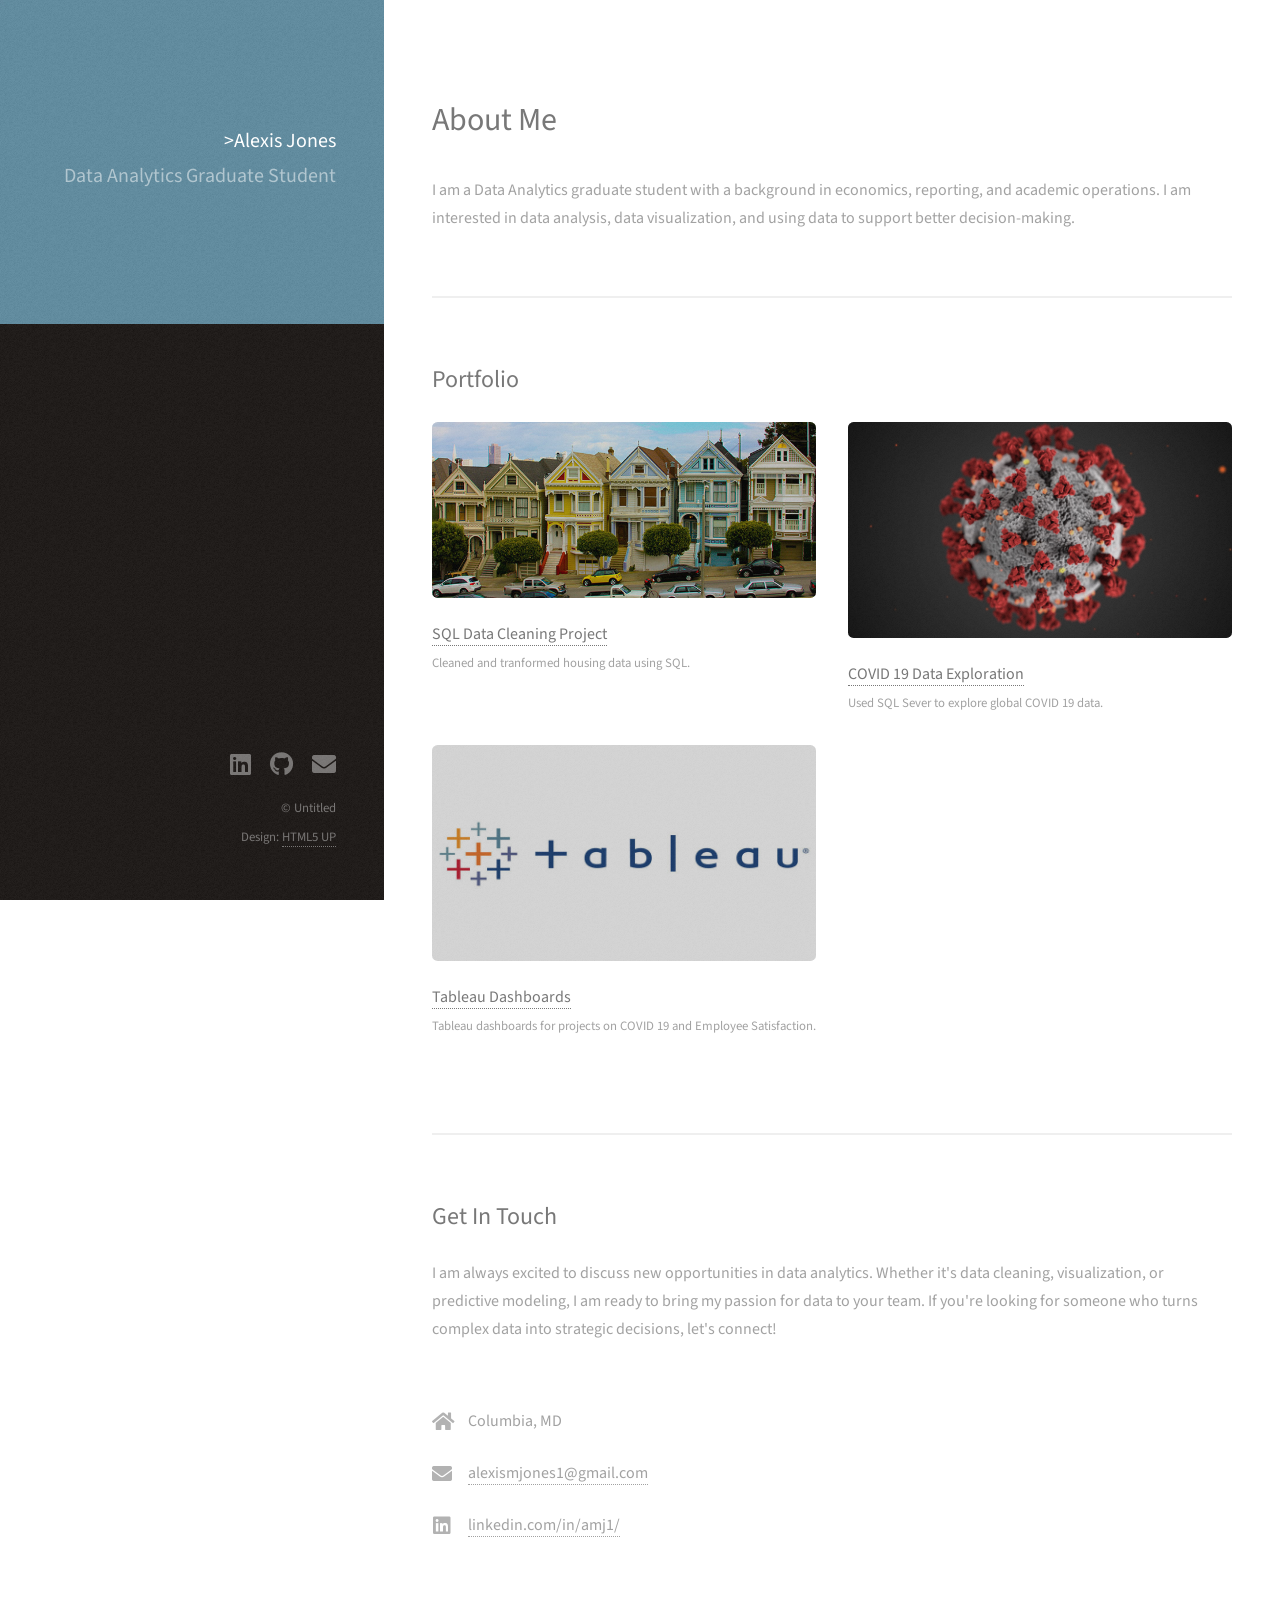
==== index.html @ 90068dcf "Update index.html" ====
<!DOCTYPE HTML>
<!--
	Strata by HTML5 UP
	html5up.net | @ajlkn
	Free for personal and commercial use under the CCA 3.0 license (html5up.net/license)
-->
<html>
	<head>
		<title>Alexis Jones Portfolio</title>
		<meta charset="utf-8" />
		<meta name="viewport" content="width=device-width, initial-scale=1, user-scalable=no" />
		<link rel="stylesheet" href="assets/css/main.css" />
	</head>
	<body class="is-preload">

		<!-- Header -->
			<header id="header">
				<div class="inner">
					<a href="#" class="image avatar"><img src="images/avatar.jpg" alt="" /></a>
					<h1>
						<strong>>Alexis Jones</strong><br />
						<span class="title-line">Data Analytics Graduate Student</span>
					</h1>
				</div>
			</header>

		<!-- Main -->
			<div id="main">

				<!-- One -->
					<section id="one">
						<header class="major">
							<h2>About Me</h2>
						</header>
						<p>I am a Data Analytics graduate student with a background in economics, reporting, and academic operations. I am interested in data analysis, data visualization, and 							using data to support better decision-making.</p>
						</ul>
					</section>

				<!-- Two -->
					<section id="two">
						<h2>Portfolio</h2>
						<div class="row">
							<article class="col-6 col-12-xsmall work-item">
								<a href="https://github.com/alexismjones1/PortfolioProjects/blob/main/NashvilleHousingDataCleaning.sql" class="image fit thumb" target="_blank"><img src="images/housing.jpeg" alt="" /></a>
								<h3><a href="https://github.com/alexismjones1/PortfolioProjects/blob/main/NashvilleHousingDataCleaning.sql" target="_blank">SQL Data Cleaning Project</a></h3>
								<p>Cleaned and tranformed housing data using SQL.</p>
							</article>
							<article class="col-6 col-12-xsmall work-item">
								<a href="https://github.com/alexismjones1/PortfolioProjects/blob/main/COVID19DataExploration.sql" class="image fit thumb" target="_blank"><img src="images/covid.jpeg" alt="" /></a>
								<h3><a href"https://github.com/alexismjones1/PortfolioProjects/blob/main/COVID19DataExploration.sql" target="_blank">COVID 19 Data Exploration</a></h3>
								<p>Used SQL Sever to explore global COVID 19 data.</p>
							</article>
							<article class="col-6 col-12-xsmall work-item">
								<a href="https://public.tableau.com/app/profile/alexis.jones1821/vizzes" class="image fit thumb" target="_blank"><img src="images/tableau.jpeg" alt="" /></a>
								<h3><a href="https://public.tableau.com/app/profile/alexis.jones1821/vizzes" target="_blank">Tableau Dashboards</a></h3>
								<p>Tableau dashboards for projects on COVID 19 and Employee Satisfaction.</p>
							</article>
					</section>

				<!-- Three -->
					<section id="three">
						<h2>Get In Touch</h2>
						<p>I am always excited to discuss new opportunities in data analytics. Whether it's data cleaning, visualization, or predictive modeling, I am ready to bring my passion for data to your team. If you're looking for someone who turns complex data into strategic decisions, let's connect!</p>
						<div class="row">
							<div class="col-12">
								<form method="post" action="#">
									</div>
							</div>
							<div class="col-4 col-12-small">
								<ul class="labeled-icons">
									<li>
										<h3 class="icon solid fa-home"><span class="label">Address</span></h3>
										Columbia, MD
									</li>
									<li>
										<h3 class="icon solid fa-envelope"><span class="label">Email</span></h3>
										<a href="mailto:alexismjones1@gmail.com">alexismjones1@gmail.com</a>
									</li>
									<li>
										<h3 class="icon brands fa-linkedin"><span class="label">LinkedIn</span></h3>
										<a href="https://www.linkedin.com/in/amj1/">linkedin.com/in/amj1/</a>
									</li>
								</ul>
							</div>
						</div>
					</section>

				<!-- Four -->
				<!--
					<section id="four">
						<h2>Elements</h2>

						<section>
							<h4>Text</h4>
							<p>This is <b>bold</b> and this is <strong>strong</strong>. This is <i>italic</i> and this is <em>emphasized</em>.
							This is <sup>superscript</sup> text and this is <sub>subscript</sub> text.
							This is <u>underlined</u> and this is code: <code>for (;;) { ... }</code>. Finally, <a href="#">this is a link</a>.</p>
							<hr />
							<header>
								<h4>Heading with a Subtitle</h4>
								<p>Lorem ipsum dolor sit amet nullam id egestas urna aliquam</p>
							</header>
							<p>Nunc lacinia ante nunc ac lobortis. Interdum adipiscing gravida odio porttitor sem non mi integer non faucibus ornare mi ut ante amet placerat aliquet. Volutpat eu sed ante lacinia sapien lorem accumsan varius montes viverra nibh in adipiscing blandit tempus accumsan.</p>
							<header>
								<h5>Heading with a Subtitle</h5>
								<p>Lorem ipsum dolor sit amet nullam id egestas urna aliquam</p>
							</header>
							<p>Nunc lacinia ante nunc ac lobortis. Interdum adipiscing gravida odio porttitor sem non mi integer non faucibus ornare mi ut ante amet placerat aliquet. Volutpat eu sed ante lacinia sapien lorem accumsan varius montes viverra nibh in adipiscing blandit tempus accumsan.</p>
							<hr />
							<h2>Heading Level 2</h2>
							<h3>Heading Level 3</h3>
							<h4>Heading Level 4</h4>
							<h5>Heading Level 5</h5>
							<h6>Heading Level 6</h6>
							<hr />
							<h5>Blockquote</h5>
							<blockquote>Fringilla nisl. Donec accumsan interdum nisi, quis tincidunt felis sagittis eget tempus euismod. Vestibulum ante ipsum primis in faucibus vestibulum. Blandit adipiscing eu felis iaculis volutpat ac adipiscing accumsan faucibus. Vestibulum ante ipsum primis in faucibus lorem ipsum dolor sit amet nullam adipiscing eu felis.</blockquote>
							<h5>Preformatted</h5>
							<pre><code>i = 0;

while (!deck.isInOrder()) {
print 'Iteration ' + i;
deck.shuffle();
i++;
}

print 'It took ' + i + ' iterations to sort the deck.';</code></pre>
						</section>

						<section>
							<h4>Lists</h4>
							<div class="row">
								<div class="col-6 col-12-xsmall">
									<h5>Unordered</h5>
									<ul>
										<li>Dolor pulvinar etiam magna etiam.</li>
										<li>Sagittis adipiscing lorem eleifend.</li>
										<li>Felis enim feugiat dolore viverra.</li>
									</ul>
									<h5>Alternate</h5>
									<ul class="alt">
										<li>Dolor pulvinar etiam magna etiam.</li>
										<li>Sagittis adipiscing lorem eleifend.</li>
										<li>Felis enim feugiat dolore viverra.</li>
									</ul>
								</div>
								<div class="col-6 col-12-xsmall">
									<h5>Ordered</h5>
									<ol>
										<li>Dolor pulvinar etiam magna etiam.</li>
										<li>Etiam vel felis at lorem sed viverra.</li>
										<li>Felis enim feugiat dolore viverra.</li>
										<li>Dolor pulvinar etiam magna etiam.</li>
										<li>Etiam vel felis at lorem sed viverra.</li>
										<li>Felis enim feugiat dolore viverra.</li>
									</ol>
									<h5>Icons</h5>
									<ul class="icons">
										<li><a href="#" class="icon brands fa-twitter"><span class="label">Twitter</span></a></li>
										<li><a href="#" class="icon brands fa-facebook-f"><span class="label">Facebook</span></a></li>
										<li><a href="#" class="icon brands fa-instagram"><span class="label">Instagram</span></a></li>
										<li><a href="#" class="icon brands fa-github"><span class="label">Github</span></a></li>
										<li><a href="#" class="icon brands fa-dribbble"><span class="label">Dribbble</span></a></li>
										<li><a href="#" class="icon brands fa-tumblr"><span class="label">Tumblr</span></a></li>
									</ul>
								</div>
							</div>
							<h5>Actions</h5>
							<ul class="actions">
								<li><a href="#" class="button primary">Default</a></li>
								<li><a href="#" class="button">Default</a></li>
							</ul>
							<ul class="actions small">
								<li><a href="#" class="button primary small">Small</a></li>
								<li><a href="#" class="button small">Small</a></li>
							</ul>
							<div class="row">
								<div class="col-6 col-12-small">
									<ul class="actions stacked">
										<li><a href="#" class="button primary">Default</a></li>
										<li><a href="#" class="button">Default</a></li>
									</ul>
								</div>
								<div class="col-6 col-12-small">
									<ul class="actions stacked">
										<li><a href="#" class="button primary small">Small</a></li>
										<li><a href="#" class="button small">Small</a></li>
									</ul>
								</div>
								<div class="col-6 col-12-small">
									<ul class="actions stacked">
										<li><a href="#" class="button primary fit">Default</a></li>
										<li><a href="#" class="button fit">Default</a></li>
									</ul>
								</div>
								<div class="col-6 col-12-small">
									<ul class="actions stacked">
										<li><a href="#" class="button primary small fit">Small</a></li>
										<li><a href="#" class="button small fit">Small</a></li>
									</ul>
								</div>
							</div>
						</section>

						<section>
							<h4>Table</h4>
							<h5>Default</h5>
							<div class="table-wrapper">
								<table>
									<thead>
										<tr>
											<th>Name</th>
											<th>Description</th>
											<th>Price</th>
										</tr>
									</thead>
									<tbody>
										<tr>
											<td>Item One</td>
											<td>Ante turpis integer aliquet porttitor.</td>
											<td>29.99</td>
										</tr>
										<tr>
											<td>Item Two</td>
											<td>Vis ac commodo adipiscing arcu aliquet.</td>
											<td>19.99</td>
										</tr>
										<tr>
											<td>Item Three</td>
											<td> Morbi faucibus arcu accumsan lorem.</td>
											<td>29.99</td>
										</tr>
										<tr>
											<td>Item Four</td>
											<td>Vitae integer tempus condimentum.</td>
											<td>19.99</td>
										</tr>
										<tr>
											<td>Item Five</td>
											<td>Ante turpis integer aliquet porttitor.</td>
											<td>29.99</td>
										</tr>
									</tbody>
									<tfoot>
										<tr>
											<td colspan="2"></td>
											<td>100.00</td>
										</tr>
									</tfoot>
								</table>
							</div>

							<h5>Alternate</h5>
							<div class="table-wrapper">
								<table class="alt">
									<thead>
										<tr>
											<th>Name</th>
											<th>Description</th>
											<th>Price</th>
										</tr>
									</thead>
									<tbody>
										<tr>
											<td>Item One</td>
											<td>Ante turpis integer aliquet porttitor.</td>
											<td>29.99</td>
										</tr>
										<tr>
											<td>Item Two</td>
											<td>Vis ac commodo adipiscing arcu aliquet.</td>
											<td>19.99</td>
										</tr>
										<tr>
											<td>Item Three</td>
											<td> Morbi faucibus arcu accumsan lorem.</td>
											<td>29.99</td>
										</tr>
										<tr>
											<td>Item Four</td>
											<td>Vitae integer tempus condimentum.</td>
											<td>19.99</td>
										</tr>
										<tr>
											<td>Item Five</td>
											<td>Ante turpis integer aliquet porttitor.</td>
											<td>29.99</td>
										</tr>
									</tbody>
									<tfoot>
										<tr>
											<td colspan="2"></td>
											<td>100.00</td>
										</tr>
									</tfoot>
								</table>
							</div>
						</section>

						<section>
							<h4>Buttons</h4>
							<ul class="actions">
								<li><a href="#" class="button primary">Primary</a></li>
								<li><a href="#" class="button">Default</a></li>
							</ul>
							<ul class="actions">
								<li><a href="#" class="button large">Large</a></li>
								<li><a href="#" class="button">Default</a></li>
								<li><a href="#" class="button small">Small</a></li>
							</ul>
							<ul class="actions fit">
								<li><a href="#" class="button primary fit">Fit</a></li>
								<li><a href="#" class="button fit">Fit</a></li>
							</ul>
							<ul class="actions fit small">
								<li><a href="#" class="button primary fit small">Fit + Small</a></li>
								<li><a href="#" class="button fit small">Fit + Small</a></li>
							</ul>
							<ul class="actions">
								<li><a href="#" class="button primary icon solid fa-download">Icon</a></li>
								<li><a href="#" class="button icon solid fa-download">Icon</a></li>
							</ul>
							<ul class="actions">
								<li><span class="button primary disabled">Primary</span></li>
								<li><span class="button disabled">Default</span></li>
							</ul>
						</section>

						<section>
							<h4>Form</h4>
							<form method="post" action="#">
								<div class="row gtr-uniform gtr-50">
									<div class="col-6 col-12-xsmall">
										<input type="text" name="demo-name" id="demo-name" value="" placeholder="Name" />
									</div>
									<div class="col-6 col-12-xsmall">
										<input type="email" name="demo-email" id="demo-email" value="" placeholder="Email" />
									</div>
									<div class="col-12">
										<select name="demo-category" id="demo-category">
											<option value="">- Category -</option>
											<option value="1">Manufacturing</option>
											<option value="1">Shipping</option>
											<option value="1">Administration</option>
											<option value="1">Human Resources</option>
										</select>
									</div>
									<div class="col-4 col-12-small">
										<input type="radio" id="demo-priority-low" name="demo-priority" checked>
										<label for="demo-priority-low">Low Priority</label>
									</div>
									<div class="col-4 col-12-small">
										<input type="radio" id="demo-priority-normal" name="demo-priority">
										<label for="demo-priority-normal">Normal Priority</label>
									</div>
									<div class="col-4 col-12-small">
										<input type="radio" id="demo-priority-high" name="demo-priority">
										<label for="demo-priority-high">High Priority</label>
									</div>
									<div class="col-6 col-12-small">
										<input type="checkbox" id="demo-copy" name="demo-copy">
										<label for="demo-copy">Email me a copy of this message</label>
									</div>
									<div class="col-6 col-12-small">
										<input type="checkbox" id="demo-human" name="demo-human" checked>
										<label for="demo-human">I am a human and not a robot</label>
									</div>
									<div class="col-12">
										<textarea name="demo-message" id="demo-message" placeholder="Enter your message" rows="6"></textarea>
									</div>
									<div class="col-12">
										<ul class="actions">
											<li><input type="submit" value="Send Message" class="primary" /></li>
											<li><input type="reset" value="Reset" /></li>
										</ul>
									</div>
								</div>
							</form>
						</section>

						<section>
							<h4>Image</h4>
							<h5>Fit</h5>
							<div class="box alt">
								<div class="row gtr-50 gtr-uniform">
									<div class="col-12"><span class="image fit"><img src="images/fulls/05.jpg" alt="" /></span></div>
									<div class="col-4"><span class="image fit"><img src="images/thumbs/01.jpg" alt="" /></span></div>
									<div class="col-4"><span class="image fit"><img src="images/thumbs/02.jpg" alt="" /></span></div>
									<div class="col-4"><span class="image fit"><img src="images/thumbs/03.jpg" alt="" /></span></div>
									<div class="col-4"><span class="image fit"><img src="images/thumbs/04.jpg" alt="" /></span></div>
									<div class="col-4"><span class="image fit"><img src="images/thumbs/05.jpg" alt="" /></span></div>
									<div class="col-4"><span class="image fit"><img src="images/thumbs/06.jpg" alt="" /></span></div>
									<div class="col-4"><span class="image fit"><img src="images/thumbs/03.jpg" alt="" /></span></div>
									<div class="col-4"><span class="image fit"><img src="images/thumbs/02.jpg" alt="" /></span></div>
									<div class="col-4"><span class="image fit"><img src="images/thumbs/01.jpg" alt="" /></span></div>
								</div>
							</div>
							<h5>Left &amp; Right</h5>
							<p><span class="image left"><img src="images/avatar.jpg" alt="" /></span>Fringilla nisl. Donec accumsan interdum nisi, quis tincidunt felis sagittis eget. tempus euismod. Vestibulum ante ipsum primis in faucibus vestibulum. Blandit adipiscing eu felis iaculis volutpat ac adipiscing accumsan eu faucibus. Integer ac pellentesque praesent tincidunt felis sagittis eget. tempus euismod. Vestibulum ante ipsum primis in faucibus vestibulum. Blandit adipiscing eu felis iaculis volutpat ac adipiscing accumsan eu faucibus. Integer ac pellentesque praesent. Donec accumsan interdum nisi, quis tincidunt felis sagittis eget. tempus euismod. Vestibulum ante ipsum primis in faucibus vestibulum. Blandit adipiscing eu felis iaculis volutpat ac adipiscing accumsan eu faucibus. Integer ac pellentesque praesent tincidunt felis sagittis eget. tempus euismod. Vestibulum ante ipsum primis in faucibus vestibulum. Blandit adipiscing eu felis iaculis volutpat ac adipiscing accumsan eu faucibus. Integer ac pellentesque praesent.</p>
							<p><span class="image right"><img src="images/avatar.jpg" alt="" /></span>Fringilla nisl. Donec accumsan interdum nisi, quis tincidunt felis sagittis eget. tempus euismod. Vestibulum ante ipsum primis in faucibus vestibulum. Blandit adipiscing eu felis iaculis volutpat ac adipiscing accumsan eu faucibus. Integer ac pellentesque praesent tincidunt felis sagittis eget. tempus euismod. Vestibulum ante ipsum primis in faucibus vestibulum. Blandit adipiscing eu felis iaculis volutpat ac adipiscing accumsan eu faucibus. Integer ac pellentesque praesent. Donec accumsan interdum nisi, quis tincidunt felis sagittis eget. tempus euismod. Vestibulum ante ipsum primis in faucibus vestibulum. Blandit adipiscing eu felis iaculis volutpat ac adipiscing accumsan eu faucibus. Integer ac pellentesque praesent tincidunt felis sagittis eget. tempus euismod. Vestibulum ante ipsum primis in faucibus vestibulum. Blandit adipiscing eu felis iaculis volutpat ac adipiscing accumsan eu faucibus. Integer ac pellentesque praesent.</p>
						</section>

					</section>
				-->

			</div>

		<!-- Footer -->
			<footer id="footer">
				<div class="inner">
					<ul class="icons">
						<li><a href="https://www.linkedin.com/in/amj1/" class="icon brands fa-linkedin"><span class="label">LinkedIn</span></a></li>
						<li><a href="https://github.com/alexismjones1/PortfolioProjects" class="icon brands fa-github"><span class="label">Github</span></a></li>
						<li><a href="mailto:alexismjones1@gmail.com" class="icon solid fa-envelope"><span class="label">Email</span></a></li>
					</ul>
					<ul class="copyright">
						<li>&copy; Untitled</li><li>Design: <a href="http://html5up.net">HTML5 UP</a></li>
					</ul>
				</div>
			</footer>

		<!-- Scripts -->
			<script src="assets/js/jquery.min.js"></script>
			<script src="assets/js/browser.min.js"></script>
			<script src="assets/js/breakpoints.min.js"></script>
			<script src="assets/js/util.js"></script>
			<script src="assets/js/main.js"></script>

	</body>

</html>
---- assets/css/main.css ----
@import url("fontawesome-all.min.css");
@import url("https://fonts.googleapis.com/css?family=Source+Sans+Pro:400,400italic");

/*
	Strata by HTML5 UP
	html5up.net | @ajlkn
	Free for personal and commercial use under the CCA 3.0 license (html5up.net/license)
*/

html, body, div, span, applet, object,
iframe, h1, h2, h3, h4, h5, h6, p, blockquote,
pre, a, abbr, acronym, address, big, cite,
code, del, dfn, em, img, ins, kbd, q, s, samp,
small, strike, strong, sub, sup, tt, var, b,
u, i, center, dl, dt, dd, ol, ul, li, fieldset,
form, label, legend, table, caption, tbody,
tfoot, thead, tr, th, td, article, aside,
canvas, details, embed, figure, figcaption,
footer, header, hgroup, menu, nav, output, ruby,
section, summary, time, mark, audio, video {
	margin: 0;
	padding: 0;
	border: 0;
	font-size: 100%;
	font: inherit;
	vertical-align: baseline;}

article, aside, details, figcaption, figure,
footer, header, hgroup, menu, nav, section {
	display: block;}

body {
	line-height: 1;
}

ol, ul {
	list-style: none;
}

blockquote, q {
	quotes: none;
}

	blockquote:before, blockquote:after, q:before, q:after {
		content: '';
		content: none;
	}

table {
	border-collapse: collapse;
	border-spacing: 0;
}

body {
	-webkit-text-size-adjust: none;
}

mark {
	background-color: transparent;
	color: inherit;
}

input::-moz-focus-inner {
	border: 0;
	padding: 0;
}

input, select, textarea {
	-moz-appearance: none;
	-webkit-appearance: none;
	-ms-appearance: none;
	appearance: none;
}

/* Basic */

	html {
		box-sizing: border-box;
	}

	*, *:before, *:after {
		box-sizing: inherit;
	}

	body {
		background: #fff;
	}

		body.is-preload *, body.is-preload *:before, body.is-preload *:after {
			-moz-animation: none !important;
			-webkit-animation: none !important;
			-ms-animation: none !important;
			animation: none !important;
			-moz-transition: none !important;
			-webkit-transition: none !important;
			-ms-transition: none !important;
			transition: none !important;
		}

	body, input, select, textarea {
		color: #a2a2a2;
		font-family: "Source Sans Pro", Helvetica, sans-serif;
		font-size: 16pt;
		font-weight: 400;
		line-height: 1.75em;
	}

	a {
		-moz-transition: color 0.2s ease-in-out, border-color 0.2s ease-in-out;
		-webkit-transition: color 0.2s ease-in-out, border-color 0.2s ease-in-out;
		-ms-transition: color 0.2s ease-in-out, border-color 0.2s ease-in-out;
		transition: color 0.2s ease-in-out, border-color 0.2s ease-in-out;
		border-bottom: dotted 1px;
		color: #49bf9d;
		text-decoration: none;
	}

		a:hover {
			border-bottom-color: transparent;
			color: #49bf9d !important;
			text-decoration: none;
		}

	strong, b {
		color: #787878;
		font-weight: 400;
	}

	em, i {
		font-style: italic;
	}

	p {
		margin: 0 0 2em 0;
	}

	h1, h2, h3, h4, h5, h6 {
		color: #787878;
		font-weight: 400;
		line-height: 1em;
		margin: 0 0 1em 0;
	}

		h1 a, h2 a, h3 a, h4 a, h5 a, h6 a {
			color: inherit;
			text-decoration: none;
		}

	h1 {
		font-size: 2em;
		line-height: 1.5em;
	}

	h2 {
		font-size: 1.5em;
		line-height: 1.5em;
	}

	h3 {
		font-size: 1.25em;
		line-height: 1.5em;
	}

	h4 {
		font-size: 1.1em;
		line-height: 1.5em;
	}

	h5 {
		font-size: 0.9em;
		line-height: 1.5em;
	}

	h6 {
		font-size: 0.7em;
		line-height: 1.5em;
	}

	sub {
		font-size: 0.8em;
		position: relative;
		top: 0.5em;
	}

	sup {
		font-size: 0.8em;
		position: relative;
		top: -0.5em;
	}

	hr {
		border: 0;
		border-bottom: solid 2px #efefef;
		margin: 2em 0;
	}

		hr.major {
			margin: 3em 0;
		}

	blockquote {
		border-left: solid 6px #efefef;
		font-style: italic;
		margin: 0 0 2em 0;
		padding: 0.5em 0 0.5em 1.5em;
	}

	code {
		background: #f7f7f7;
		border-radius: 0.35em;
		border: solid 2px #efefef;
		font-family: "Courier New", monospace;
		font-size: 0.9em;
		margin: 0 0.25em;
		padding: 0.25em 0.65em;
	}

	pre {
		-webkit-overflow-scrolling: touch;
		font-family: "Courier New", monospace;
		font-size: 0.9em;
		margin: 0 0 2em 0;
	}

		pre code {
			display: block;
			line-height: 1.75em;
			padding: 1em 1.5em;
			overflow-x: auto;
		}

	.align-left {
		text-align: left;
	}

	.align-center {
		text-align: center;
	}

	.align-right {
		text-align: right;
	}

/* Container */

	.container {
		margin: 0 auto;
		max-width: calc(100% - 4em);
		width: 100%;
	}

		.container.xsmall {
			width: 25%;
		}

		.container.small {
			width: 50%;
		}

		.container.medium {
			width: 75%;
		}

		.container.large {
			width: 125%;
		}

		.container.xlarge {
			width: 150%;
		}

		.container.max {
			width: 100%;
		}

		@media screen and (max-width: 980px) {

			.container {
				width: 100% !important;
				max-width: 100% !important;
			}

		}

		@media screen and (max-width: 480px) {

			.container {
				max-width: calc(100% - 3em);
			}

		}

/* Row */

	.row {
		display: flex;
		flex-wrap: wrap;
		box-sizing: border-box;
		align-items: stretch;
	}

		.row > * {
			box-sizing: border-box;
		}

		.row.gtr-uniform > * > :last-child {
			margin-bottom: 0;
		}

		.row.aln-left {
			justify-content: flex-start;
		}

		.row.aln-center {
			justify-content: center;
		}

		.row.aln-right {
			justify-content: flex-end;
		}

		.row.aln-top {
			align-items: flex-start;
		}

		.row.aln-middle {
			align-items: center;
		}

		.row.aln-bottom {
			align-items: flex-end;
		}

		.row > .imp {
			order: -1;
		}

		.row > .col-1 {
			width: 8.33333%;
		}

		.row > .off-1 {
			margin-left: 8.33333%;
		}

		.row > .col-2 {
			width: 16.66667%;
		}

		.row > .off-2 {
			margin-left: 16.66667%;
		}

		.row > .col-3 {
			width: 25%;
		}

		.row > .off-3 {
			margin-left: 25%;
		}

		.row > .col-4 {
			width: 33.33333%;
		}

		.row > .off-4 {
			margin-left: 33.33333%;
		}

		.row > .col-5 {
			width: 41.66667%;
		}

		.row > .off-5 {
			margin-left: 41.66667%;
		}

		.row > .col-6 {
			width: 50%;
		}

		.row > .off-6 {
			margin-left: 50%;
		}

		.row > .col-7 {
			width: 58.33333%;
		}

		.row > .off-7 {
			margin-left: 58.33333%;
		}

		.row > .col-8 {
			width: 66.66667%;
		}

		.row > .off-8 {
			margin-left: 66.66667%;
		}

		.row > .col-9 {
			width: 75%;
		}

		.row > .off-9 {
			margin-left: 75%;
		}

		.row > .col-10 {
			width: 83.33333%;
		}

		.row > .off-10 {
			margin-left: 83.33333%;
		}

		.row > .col-11 {
			width: 91.66667%;
		}

		.row > .off-11 {
			margin-left: 91.66667%;
		}

		.row > .col-12 {
			width: 100%;
		}

		.row > .off-12 {
			margin-left: 100%;
		}

		.row.gtr-0 {
			margin-top: 0;
			margin-left: 0em;
		}

			.row.gtr-0 > * {
				padding: 0 0 0 0em;
			}

			.row.gtr-0.gtr-uniform {
				margin-top: 0em;
			}

				.row.gtr-0.gtr-uniform > * {
					padding-top: 0em;
				}

		.row.gtr-25 {
			margin-top: 0;
			margin-left: -0.625em;
		}

			.row.gtr-25 > * {
				padding: 0 0 0 0.625em;
			}

			.row.gtr-25.gtr-uniform {
				margin-top: -0.625em;
			}

				.row.gtr-25.gtr-uniform > * {
					padding-top: 0.625em;
				}

		.row.gtr-50 {
			margin-top: 0;
			margin-left: -1.25em;
		}

			.row.gtr-50 > * {
				padding: 0 0 0 1.25em;
			}

			.row.gtr-50.gtr-uniform {
				margin-top: -1.25em;
			}

				.row.gtr-50.gtr-uniform > * {
					padding-top: 1.25em;
				}

		.row {
			margin-top: 0;
			margin-left: -2.5em;
		}

			.row > * {
				padding: 0 0 0 2.5em;
			}

			.row.gtr-uniform {
				margin-top: -2.5em;
			}

				.row.gtr-uniform > * {
					padding-top: 2.5em;
				}

		.row.gtr-150 {
			margin-top: 0;
			margin-left: -3.75em;
		}

			.row.gtr-150 > * {
				padding: 0 0 0 3.75em;
			}

			.row.gtr-150.gtr-uniform {
				margin-top: -3.75em;
			}

				.row.gtr-150.gtr-uniform > * {
					padding-top: 3.75em;
				}

		.row.gtr-200 {
			margin-top: 0;
			margin-left: -5em;
		}

			.row.gtr-200 > * {
				padding: 0 0 0 5em;
			}

			.row.gtr-200.gtr-uniform {
				margin-top: -5em;
			}

				.row.gtr-200.gtr-uniform > * {
					padding-top: 5em;
				}

		@media screen and (max-width: 1800px) {

			.row {
				display: flex;
				flex-wrap: wrap;
				box-sizing: border-box;
				align-items: stretch;
			}

				.row > * {
					box-sizing: border-box;
				}

				.row.gtr-uniform > * > :last-child {
					margin-bottom: 0;
				}

				.row.aln-left {
					justify-content: flex-start;
				}

				.row.aln-center {
					justify-content: center;
				}

				.row.aln-right {
					justify-content: flex-end;
				}

				.row.aln-top {
					align-items: flex-start;
				}

				.row.aln-middle {
					align-items: center;
				}

				.row.aln-bottom {
					align-items: flex-end;
				}

				.row > .imp-xlarge {
					order: -1;
				}

				.row > .col-1-xlarge {
					width: 8.33333%;
				}

				.row > .off-1-xlarge {
					margin-left: 8.33333%;
				}

				.row > .col-2-xlarge {
					width: 16.66667%;
				}

				.row > .off-2-xlarge {
					margin-left: 16.66667%;
				}

				.row > .col-3-xlarge {
					width: 25%;
				}

				.row > .off-3-xlarge {
					margin-left: 25%;
				}

				.row > .col-4-xlarge {
					width: 33.33333%;
				}

				.row > .off-4-xlarge {
					margin-left: 33.33333%;
				}

				.row > .col-5-xlarge {
					width: 41.66667%;
				}

				.row > .off-5-xlarge {
					margin-left: 41.66667%;
				}

				.row > .col-6-xlarge {
					width: 50%;
				}

				.row > .off-6-xlarge {
					margin-left: 50%;
				}

				.row > .col-7-xlarge {
					width: 58.33333%;
				}

				.row > .off-7-xlarge {
					margin-left: 58.33333%;
				}

				.row > .col-8-xlarge {
					width: 66.66667%;
				}

				.row > .off-8-xlarge {
					margin-left: 66.66667%;
				}

				.row > .col-9-xlarge {
					width: 75%;
				}

				.row > .off-9-xlarge {
					margin-left: 75%;
				}

				.row > .col-10-xlarge {
					width: 83.33333%;
				}

				.row > .off-10-xlarge {
					margin-left: 83.33333%;
				}

				.row > .col-11-xlarge {
					width: 91.66667%;
				}

				.row > .off-11-xlarge {
					margin-left: 91.66667%;
				}

				.row > .col-12-xlarge {
					width: 100%;
				}

				.row > .off-12-xlarge {
					margin-left: 100%;
				}

				.row.gtr-0 {
					margin-top: 0;
					margin-left: 0em;
				}

					.row.gtr-0 > * {
						padding: 0 0 0 0em;
					}

					.row.gtr-0.gtr-uniform {
						margin-top: 0em;
					}

						.row.gtr-0.gtr-uniform > * {
							padding-top: 0em;
						}

				.row.gtr-25 {
					margin-top: 0;
					margin-left: -0.625em;
				}

					.row.gtr-25 > * {
						padding: 0 0 0 0.625em;
					}

					.row.gtr-25.gtr-uniform {
						margin-top: -0.625em;
					}

						.row.gtr-25.gtr-uniform > * {
							padding-top: 0.625em;
						}

				.row.gtr-50 {
					margin-top: 0;
					margin-left: -1.25em;
				}

					.row.gtr-50 > * {
						padding: 0 0 0 1.25em;
					}

					.row.gtr-50.gtr-uniform {
						margin-top: -1.25em;
					}

						.row.gtr-50.gtr-uniform > * {
							padding-top: 1.25em;
						}

				.row {
					margin-top: 0;
					margin-left: -2.5em;
				}

					.row > * {
						padding: 0 0 0 2.5em;
					}

					.row.gtr-uniform {
						margin-top: -2.5em;
					}

						.row.gtr-uniform > * {
							padding-top: 2.5em;
						}

				.row.gtr-150 {
					margin-top: 0;
					margin-left: -3.75em;
				}

					.row.gtr-150 > * {
						padding: 0 0 0 3.75em;
					}

					.row.gtr-150.gtr-uniform {
						margin-top: -3.75em;
					}

						.row.gtr-150.gtr-uniform > * {
							padding-top: 3.75em;
						}

				.row.gtr-200 {
					margin-top: 0;
					margin-left: -5em;
				}

					.row.gtr-200 > * {
						padding: 0 0 0 5em;
					}

					.row.gtr-200.gtr-uniform {
						margin-top: -5em;
					}

						.row.gtr-200.gtr-uniform > * {
							padding-top: 5em;
						}

		}

		@media screen and (max-width: 1280px) {

			.row {
				display: flex;
				flex-wrap: wrap;
				box-sizing: border-box;
				align-items: stretch;
			}

				.row > * {
					box-sizing: border-box;
				}

				.row.gtr-uniform > * > :last-child {
					margin-bottom: 0;
				}

				.row.aln-left {
					justify-content: flex-start;
				}

				.row.aln-center {
					justify-content: center;
				}

				.row.aln-right {
					justify-content: flex-end;
				}

				.row.aln-top {
					align-items: flex-start;
				}

				.row.aln-middle {
					align-items: center;
				}

				.row.aln-bottom {
					align-items: flex-end;
				}

				.row > .imp-large {
					order: -1;
				}

				.row > .col-1-large {
					width: 8.33333%;
				}

				.row > .off-1-large {
					margin-left: 8.33333%;
				}

				.row > .col-2-large {
					width: 16.66667%;
				}

				.row > .off-2-large {
					margin-left: 16.66667%;
				}

				.row > .col-3-large {
					width: 25%;
				}

				.row > .off-3-large {
					margin-left: 25%;
				}

				.row > .col-4-large {
					width: 33.33333%;
				}

				.row > .off-4-large {
					margin-left: 33.33333%;
				}

				.row > .col-5-large {
					width: 41.66667%;
				}

				.row > .off-5-large {
					margin-left: 41.66667%;
				}

				.row > .col-6-large {
					width: 50%;
				}

				.row > .off-6-large {
					margin-left: 50%;
				}

				.row > .col-7-large {
					width: 58.33333%;
				}

				.row > .off-7-large {
					margin-left: 58.33333%;
				}

				.row > .col-8-large {
					width: 66.66667%;
				}

				.row > .off-8-large {
					margin-left: 66.66667%;
				}

				.row > .col-9-large {
					width: 75%;
				}

				.row > .off-9-large {
					margin-left: 75%;
				}

				.row > .col-10-large {
					width: 83.33333%;
				}

				.row > .off-10-large {
					margin-left: 83.33333%;
				}

				.row > .col-11-large {
					width: 91.66667%;
				}

				.row > .off-11-large {
					margin-left: 91.66667%;
				}

				.row > .col-12-large {
					width: 100%;
				}

				.row > .off-12-large {
					margin-left: 100%;
				}

				.row.gtr-0 {
					margin-top: 0;
					margin-left: 0em;
				}

					.row.gtr-0 > * {
						padding: 0 0 0 0em;
					}

					.row.gtr-0.gtr-uniform {
						margin-top: 0em;
					}

						.row.gtr-0.gtr-uniform > * {
							padding-top: 0em;
						}

				.row.gtr-25 {
					margin-top: 0;
					margin-left: -0.5em;
				}

					.row.gtr-25 > * {
						padding: 0 0 0 0.5em;
					}

					.row.gtr-25.gtr-uniform {
						margin-top: -0.5em;
					}

						.row.gtr-25.gtr-uniform > * {
							padding-top: 0.5em;
						}

				.row.gtr-50 {
					margin-top: 0;
					margin-left: -1em;
				}

					.row.gtr-50 > * {
						padding: 0 0 0 1em;
					}

					.row.gtr-50.gtr-uniform {
						margin-top: -1em;
					}

						.row.gtr-50.gtr-uniform > * {
							padding-top: 1em;
						}

				.row {
					margin-top: 0;
					margin-left: -2em;
				}

					.row > * {
						padding: 0 0 0 2em;
					}

					.row.gtr-uniform {
						margin-top: -2em;
					}

						.row.gtr-uniform > * {
							padding-top: 2em;
						}

				.row.gtr-150 {
					margin-top: 0;
					margin-left: -3em;
				}

					.row.gtr-150 > * {
						padding: 0 0 0 3em;
					}

					.row.gtr-150.gtr-uniform {
						margin-top: -3em;
					}

						.row.gtr-150.gtr-uniform > * {
							padding-top: 3em;
						}

				.row.gtr-200 {
					margin-top: 0;
					margin-left: -4em;
				}

					.row.gtr-200 > * {
						padding: 0 0 0 4em;
					}

					.row.gtr-200.gtr-uniform {
						margin-top: -4em;
					}

						.row.gtr-200.gtr-uniform > * {
							padding-top: 4em;
						}

		}

		@media screen and (max-width: 980px) {

			.row {
				display: flex;
				flex-wrap: wrap;
				box-sizing: border-box;
				align-items: stretch;
			}

				.row > * {
					box-sizing: border-box;
				}

				.row.gtr-uniform > * > :last-child {
					margin-bottom: 0;
				}

				.row.aln-left {
					justify-content: flex-start;
				}

				.row.aln-center {
					justify-content: center;
				}

				.row.aln-right {
					justify-content: flex-end;
				}

				.row.aln-top {
					align-items: flex-start;
				}

				.row.aln-middle {
					align-items: center;
				}

				.row.aln-bottom {
					align-items: flex-end;
				}

				.row > .imp-medium {
					order: -1;
				}

				.row > .col-1-medium {
					width: 8.33333%;
				}

				.row > .off-1-medium {
					margin-left: 8.33333%;
				}

				.row > .col-2-medium {
					width: 16.66667%;
				}

				.row > .off-2-medium {
					margin-left: 16.66667%;
				}

				.row > .col-3-medium {
					width: 25%;
				}

				.row > .off-3-medium {
					margin-left: 25%;
				}

				.row > .col-4-medium {
					width: 33.33333%;
				}

				.row > .off-4-medium {
					margin-left: 33.33333%;
				}

				.row > .col-5-medium {
					width: 41.66667%;
				}

				.row > .off-5-medium {
					margin-left: 41.66667%;
				}

				.row > .col-6-medium {
					width: 50%;
				}

				.row > .off-6-medium {
					margin-left: 50%;
				}

				.row > .col-7-medium {
					width: 58.33333%;
				}

				.row > .off-7-medium {
					margin-left: 58.33333%;
				}

				.row > .col-8-medium {
					width: 66.66667%;
				}

				.row > .off-8-medium {
					margin-left: 66.66667%;
				}

				.row > .col-9-medium {
					width: 75%;
				}

				.row > .off-9-medium {
					margin-left: 75%;
				}

				.row > .col-10-medium {
					width: 83.33333%;
				}

				.row > .off-10-medium {
					margin-left: 83.33333%;
				}

				.row > .col-11-medium {
					width: 91.66667%;
				}

				.row > .off-11-medium {
					margin-left: 91.66667%;
				}

				.row > .col-12-medium {
					width: 100%;
				}

				.row > .off-12-medium {
					margin-left: 100%;
				}

				.row.gtr-0 {
					margin-top: 0;
					margin-left: 0em;
				}

					.row.gtr-0 > * {
						padding: 0 0 0 0em;
					}

					.row.gtr-0.gtr-uniform {
						margin-top: 0em;
					}

						.row.gtr-0.gtr-uniform > * {
							padding-top: 0em;
						}

				.row.gtr-25 {
					margin-top: 0;
					margin-left: -0.5em;
				}

					.row.gtr-25 > * {
						padding: 0 0 0 0.5em;
					}

					.row.gtr-25.gtr-uniform {
						margin-top: -0.5em;
					}

						.row.gtr-25.gtr-uniform > * {
							padding-top: 0.5em;
						}

				.row.gtr-50 {
					margin-top: 0;
					margin-left: -1em;
				}

					.row.gtr-50 > * {
						padding: 0 0 0 1em;
					}

					.row.gtr-50.gtr-uniform {
						margin-top: -1em;
					}

						.row.gtr-50.gtr-uniform > * {
							padding-top: 1em;
						}

				.row {
					margin-top: 0;
					margin-left: -2em;
				}

					.row > * {
						padding: 0 0 0 2em;
					}

					.row.gtr-uniform {
						margin-top: -2em;
					}

						.row.gtr-uniform > * {
							padding-top: 2em;
						}

				.row.gtr-150 {
					margin-top: 0;
					margin-left: -3em;
				}

					.row.gtr-150 > * {
						padding: 0 0 0 3em;
					}

					.row.gtr-150.gtr-uniform {
						margin-top: -3em;
					}

						.row.gtr-150.gtr-uniform > * {
							padding-top: 3em;
						}

				.row.gtr-200 {
					margin-top: 0;
					margin-left: -4em;
				}

					.row.gtr-200 > * {
						padding: 0 0 0 4em;
					}

					.row.gtr-200.gtr-uniform {
						margin-top: -4em;
					}

						.row.gtr-200.gtr-uniform > * {
							padding-top: 4em;
						}

		}

		@media screen and (max-width: 736px) {

			.row {
				display: flex;
				flex-wrap: wrap;
				box-sizing: border-box;
				align-items: stretch;
			}

				.row > * {
					box-sizing: border-box;
				}

				.row.gtr-uniform > * > :last-child {
					margin-bottom: 0;
				}

				.row.aln-left {
					justify-content: flex-start;
				}

				.row.aln-center {
					justify-content: center;
				}

				.row.aln-right {
					justify-content: flex-end;
				}

				.row.aln-top {
					align-items: flex-start;
				}

				.row.aln-middle {
					align-items: center;
				}

				.row.aln-bottom {
					align-items: flex-end;
				}

				.row > .imp-small {
					order: -1;
				}

				.row > .col-1-small {
					width: 8.33333%;
				}

				.row > .off-1-small {
					margin-left: 8.33333%;
				}

				.row > .col-2-small {
					width: 16.66667%;
				}

				.row > .off-2-small {
					margin-left: 16.66667%;
				}

				.row > .col-3-small {
					width: 25%;
				}

				.row > .off-3-small {
					margin-left: 25%;
				}

				.row > .col-4-small {
					width: 33.33333%;
				}

				.row > .off-4-small {
					margin-left: 33.33333%;
				}

				.row > .col-5-small {
					width: 41.66667%;
				}

				.row > .off-5-small {
					margin-left: 41.66667%;
				}

				.row > .col-6-small {
					width: 50%;
				}

				.row > .off-6-small {
					margin-left: 50%;
				}

				.row > .col-7-small {
					width: 58.33333%;
				}

				.row > .off-7-small {
					margin-left: 58.33333%;
				}

				.row > .col-8-small {
					width: 66.66667%;
				}

				.row > .off-8-small {
					margin-left: 66.66667%;
				}

				.row > .col-9-small {
					width: 75%;
				}

				.row > .off-9-small {
					margin-left: 75%;
				}

				.row > .col-10-small {
					width: 83.33333%;
				}

				.row > .off-10-small {
					margin-left: 83.33333%;
				}

				.row > .col-11-small {
					width: 91.66667%;
				}

				.row > .off-11-small {
					margin-left: 91.66667%;
				}

				.row > .col-12-small {
					width: 100%;
				}

				.row > .off-12-small {
					margin-left: 100%;
				}

				.row.gtr-0 {
					margin-top: 0;
					margin-left: 0em;
				}

					.row.gtr-0 > * {
						padding: 0 0 0 0em;
					}

					.row.gtr-0.gtr-uniform {
						margin-top: 0em;
					}

						.row.gtr-0.gtr-uniform > * {
							padding-top: 0em;
						}

				.row.gtr-25 {
					margin-top: 0;
					margin-left: -0.375em;
				}

					.row.gtr-25 > * {
						padding: 0 0 0 0.375em;
					}

					.row.gtr-25.gtr-uniform {
						margin-top: -0.375em;
					}

						.row.gtr-25.gtr-uniform > * {
							padding-top: 0.375em;
						}

				.row.gtr-50 {
					margin-top: 0;
					margin-left: -0.75em;
				}

					.row.gtr-50 > * {
						padding: 0 0 0 0.75em;
					}

					.row.gtr-50.gtr-uniform {
						margin-top: -0.75em;
					}

						.row.gtr-50.gtr-uniform > * {
							padding-top: 0.75em;
						}

				.row {
					margin-top: 0;
					margin-left: -1.5em;
				}

					.row > * {
						padding: 0 0 0 1.5em;
					}

					.row.gtr-uniform {
						margin-top: -1.5em;
					}

						.row.gtr-uniform > * {
							padding-top: 1.5em;
						}

				.row.gtr-150 {
					margin-top: 0;
					margin-left: -2.25em;
				}

					.row.gtr-150 > * {
						padding: 0 0 0 2.25em;
					}

					.row.gtr-150.gtr-uniform {
						margin-top: -2.25em;
					}

						.row.gtr-150.gtr-uniform > * {
							padding-top: 2.25em;
						}

				.row.gtr-200 {
					margin-top: 0;
					margin-left: -3em;
				}

					.row.gtr-200 > * {
						padding: 0 0 0 3em;
					}

					.row.gtr-200.gtr-uniform {
						margin-top: -3em;
					}

						.row.gtr-200.gtr-uniform > * {
							padding-top: 3em;
						}

		}

		@media screen and (max-width: 480px) {

			.row {
				display: flex;
				flex-wrap: wrap;
				box-sizing: border-box;
				align-items: stretch;
			}

				.row > * {
					box-sizing: border-box;
				}

				.row.gtr-uniform > * > :last-child {
					margin-bottom: 0;
				}

				.row.aln-left {
					justify-content: flex-start;
				}

				.row.aln-center {
					justify-content: center;
				}

				.row.aln-right {
					justify-content: flex-end;
				}

				.row.aln-top {
					align-items: flex-start;
				}

				.row.aln-middle {
					align-items: center;
				}

				.row.aln-bottom {
					align-items: flex-end;
				}

				.row > .imp-xsmall {
					order: -1;
				}

				.row > .col-1-xsmall {
					width: 8.33333%;
				}

				.row > .off-1-xsmall {
					margin-left: 8.33333%;
				}

				.row > .col-2-xsmall {
					width: 16.66667%;
				}

				.row > .off-2-xsmall {
					margin-left: 16.66667%;
				}

				.row > .col-3-xsmall {
					width: 25%;
				}

				.row > .off-3-xsmall {
					margin-left: 25%;
				}

				.row > .col-4-xsmall {
					width: 33.33333%;
				}

				.row > .off-4-xsmall {
					margin-left: 33.33333%;
				}

				.row > .col-5-xsmall {
					width: 41.66667%;
				}

				.row > .off-5-xsmall {
					margin-left: 41.66667%;
				}

				.row > .col-6-xsmall {
					width: 50%;
				}

				.row > .off-6-xsmall {
					margin-left: 50%;
				}

				.row > .col-7-xsmall {
					width: 58.33333%;
				}

				.row > .off-7-xsmall {
					margin-left: 58.33333%;
				}

				.row > .col-8-xsmall {
					width: 66.66667%;
				}

				.row > .off-8-xsmall {
					margin-left: 66.66667%;
				}

				.row > .col-9-xsmall {
					width: 75%;
				}

				.row > .off-9-xsmall {
					margin-left: 75%;
				}

				.row > .col-10-xsmall {
					width: 83.33333%;
				}

				.row > .off-10-xsmall {
					margin-left: 83.33333%;
				}

				.row > .col-11-xsmall {
					width: 91.66667%;
				}

				.row > .off-11-xsmall {
					margin-left: 91.66667%;
				}

				.row > .col-12-xsmall {
					width: 100%;
				}

				.row > .off-12-xsmall {
					margin-left: 100%;
				}

				.row.gtr-0 {
					margin-top: 0;
					margin-left: 0em;
				}

					.row.gtr-0 > * {
						padding: 0 0 0 0em;
					}

					.row.gtr-0.gtr-uniform {
						margin-top: 0em;
					}

						.row.gtr-0.gtr-uniform > * {
							padding-top: 0em;
						}

				.row.gtr-25 {
					margin-top: 0;
					margin-left: -0.375em;
				}

					.row.gtr-25 > * {
						padding: 0 0 0 0.375em;
					}

					.row.gtr-25.gtr-uniform {
						margin-top: -0.375em;
					}

						.row.gtr-25.gtr-uniform > * {
							padding-top: 0.375em;
						}

				.row.gtr-50 {
					margin-top: 0;
					margin-left: -0.75em;
				}

					.row.gtr-50 > * {
						padding: 0 0 0 0.75em;
					}

					.row.gtr-50.gtr-uniform {
						margin-top: -0.75em;
					}

						.row.gtr-50.gtr-uniform > * {
							padding-top: 0.75em;
						}

				.row {
					margin-top: 0;
					margin-left: -1.5em;
				}

					.row > * {
						padding: 0 0 0 1.5em;
					}

					.row.gtr-uniform {
						margin-top: -1.5em;
					}

						.row.gtr-uniform > * {
							padding-top: 1.5em;
						}

				.row.gtr-150 {
					margin-top: 0;
					margin-left: -2.25em;
				}

					.row.gtr-150 > * {
						padding: 0 0 0 2.25em;
					}

					.row.gtr-150.gtr-uniform {
						margin-top: -2.25em;
					}

						.row.gtr-150.gtr-uniform > * {
							padding-top: 2.25em;
						}

				.row.gtr-200 {
					margin-top: 0;
					margin-left: -3em;
				}

					.row.gtr-200 > * {
						padding: 0 0 0 3em;
					}

					.row.gtr-200.gtr-uniform {
						margin-top: -3em;
					}

						.row.gtr-200.gtr-uniform > * {
							padding-top: 3em;
						}

		}

/* Section/Article */

	section.special, article.special {
		text-align: center;
	}

	header p {
		color: #b2b2b2;
		position: relative;
		margin: 0 0 1.5em 0;
	}

	header h2 + p {
		font-size: 1.25em;
		margin-top: -1em;
		line-height: 1.5em;
	}

	header h3 + p {
		font-size: 1.1em;
		margin-top: -0.8em;
		line-height: 1.5em;
	}

	header h4 + p,
	header h5 + p,
	header h6 + p {
		font-size: 0.9em;
		margin-top: -0.6em;
		line-height: 1.5em;
	}

	header.major h2 {
		font-size: 2em;
	}

/* Form */

	form {
		margin: 0 0 2em 0;
	}

	label {
		color: #787878;
		display: block;
		font-size: 0.9em;
		font-weight: 400;
		margin: 0 0 1em 0;
	}

	input[type="text"],
	input[type="password"],
	input[type="email"],
	select,
	textarea {
		-moz-appearance: none;
		-webkit-appearance: none;
		-ms-appearance: none;
		appearance: none;
		background: #f7f7f7;
		border-radius: 0.35em;
		border: solid 2px transparent;
		color: inherit;
		display: block;
		outline: 0;
		padding: 0 0.75em;
		text-decoration: none;
		width: 100%;
	}

		input[type="text"]:invalid,
		input[type="password"]:invalid,
		input[type="email"]:invalid,
		select:invalid,
		textarea:invalid {
			box-shadow: none;
		}

		input[type="text"]:focus,
		input[type="password"]:focus,
		input[type="email"]:focus,
		select:focus,
		textarea:focus {
			border-color: #49bf9d;
		}

	select {
		background-image: url("data:image/svg+xml;charset=utf8,%3Csvg xmlns='http://www.w3.org/2000/svg' width='40' height='40' preserveAspectRatio='none' viewBox='0 0 40 40'%3E%3Cpath d='M9.4,12.3l10.4,10.4l10.4-10.4c0.2-0.2,0.5-0.4,0.9-0.4c0.3,0,0.6,0.1,0.9,0.4l3.3,3.3c0.2,0.2,0.4,0.5,0.4,0.9 c0,0.4-0.1,0.6-0.4,0.9L20.7,31.9c-0.2,0.2-0.5,0.4-0.9,0.4c-0.3,0-0.6-0.1-0.9-0.4L4.3,17.3c-0.2-0.2-0.4-0.5-0.4-0.9 c0-0.4,0.1-0.6,0.4-0.9l3.3-3.3c0.2-0.2,0.5-0.4,0.9-0.4S9.1,12.1,9.4,12.3z' fill='%23dfdfdf' /%3E%3C/svg%3E");
		background-size: 1.25rem;
		background-repeat: no-repeat;
		background-position: calc(100% - 1rem) center;
		height: 2.75em;
		padding-right: 2.75em;
		text-overflow: ellipsis;
	}

		select option {
			color: #787878;
			background: #fff;
		}

		select:focus::-ms-value {
			background-color: transparent;
		}

		select::-ms-expand {
			display: none;
		}

	input[type="text"],
	input[type="password"],
	input[type="email"],
	select {
		height: 2.75em;
	}

	textarea {
		padding: 0.75em;
	}

	input[type="checkbox"],
	input[type="radio"] {
		-moz-appearance: none;
		-webkit-appearance: none;
		-ms-appearance: none;
		appearance: none;
		display: block;
		float: left;
		margin-right: -2em;
		opacity: 0;
		width: 1em;
		z-index: -1;
	}

		input[type="checkbox"] + label,
		input[type="radio"] + label {
			text-decoration: none;
			color: #a2a2a2;
			cursor: pointer;
			display: inline-block;
			font-size: 1em;
			font-weight: 400;
			padding-left: 2.4em;
			padding-right: 0.75em;
			position: relative;
		}

			input[type="checkbox"] + label:before,
			input[type="radio"] + label:before {
				-moz-osx-font-smoothing: grayscale;
				-webkit-font-smoothing: antialiased;
				display: inline-block;
				font-style: normal;
				font-variant: normal;
				text-rendering: auto;
				line-height: 1;
				text-transform: none !important;
				font-family: 'Font Awesome 5 Free';
				font-weight: 900;
			}

			input[type="checkbox"] + label:before,
			input[type="radio"] + label:before {
				background: #f7f7f7;
				border-radius: 0.35em;
				border: solid 2px transparent;
				content: '';
				display: inline-block;
				font-size: 0.8em;
				height: 2.0625em;
				left: 0;
				line-height: 1.85625em;
				position: absolute;
				text-align: center;
				top: 0;
				width: 2.0625em;
			}

		input[type="checkbox"]:checked + label:before,
		input[type="radio"]:checked + label:before {
			background: #787878;
			border-color: #787878;
			color: #fff;
			content: '\f00c';
		}

		input[type="checkbox"]:focus + label:before,
		input[type="radio"]:focus + label:before {
			border-color: #49bf9d;
		}

	input[type="checkbox"] + label:before {
		border-radius: 0.35em;
	}

	input[type="radio"] + label:before {
		border-radius: 100%;
	}

	::-webkit-input-placeholder {
		color: #b2b2b2 !important;
		opacity: 1.0;
	}

	:-moz-placeholder {
		color: #b2b2b2 !important;
		opacity: 1.0;
	}

	::-moz-placeholder {
		color: #b2b2b2 !important;
		opacity: 1.0;
	}

	:-ms-input-placeholder {
		color: #b2b2b2 !important;
		opacity: 1.0;
	}

/* Box */

	.box {
		border-radius: 0.35em;
		border: solid 2px #efefef;
		margin-bottom: 2em;
		padding: 1.5em;
	}

		.box > :last-child,
		.box > :last-child > :last-child,
		.box > :last-child > :last-child > :last-child {
			margin-bottom: 0;
		}

		.box.alt {
			border: 0;
			border-radius: 0;
			padding: 0;
		}

/* Icon */

	.icon {
		text-decoration: none;
		border-bottom: none;
		position: relative;
	}

		.icon:before {
			-moz-osx-font-smoothing: grayscale;
			-webkit-font-smoothing: antialiased;
			display: inline-block;
			font-style: normal;
			font-variant: normal;
			text-rendering: auto;
			line-height: 1;
			text-transform: none !important;
			font-family: 'Font Awesome 5 Free';
			font-weight: 400;
		}

		.icon > .label {
			display: none;
		}

		.icon:before {
			line-height: inherit;
		}

		.icon.solid:before {
			font-weight: 900;
		}

		.icon.brands:before {
			font-family: 'Font Awesome 5 Brands';
		}

/* Image */

	.image {
		border-radius: 0.35em;
		border: 0;
		display: inline-block;
		position: relative;
	}

		.image:before {
			-moz-transition: opacity 0.2s ease-in-out;
			-webkit-transition: opacity 0.2s ease-in-out;
			-ms-transition: opacity 0.2s ease-in-out;
			transition: opacity 0.2s ease-in-out;
			background: url("images/overlay.png");
			border-radius: 0.35em;
			content: '';
			display: block;
			height: 100%;
			left: 0;
			opacity: 0.5;
			position: absolute;
			top: 0;
			width: 100%;
		}

		.image.thumb {
			text-align: center;
		}

			.image.thumb:after {
				-moz-transition: opacity 0.2s ease-in-out;
				-webkit-transition: opacity 0.2s ease-in-out;
				-ms-transition: opacity 0.2s ease-in-out;
				transition: opacity 0.2s ease-in-out;
				border-radius: 0.35em;
				border: solid 3px rgba(255, 255, 255, 0.5);
				color: #fff;
				content: 'View';
				display: inline-block;
				font-size: 0.8em;
				font-weight: 400;
				left: 50%;
				line-height: 2.25em;
				margin: -1.25em 0 0 -3em;
				opacity: 0;
				padding: 0 1.5em;
				position: absolute;
				text-align: center;
				text-decoration: none;
				top: 50%;
				white-space: nowrap;
			}

			.image.thumb:hover:after {
				opacity: 1.0;
			}

			.image.thumb:hover:before {
				background: url("images/overlay.png"), url("images/overlay.png");
				opacity: 1.0;
			}

		.image img {
			border-radius: 0.35em;
			display: block;
		}

		.image.left {
			float: left;
			margin: 0 1.5em 1em 0;
			top: 0.25em;
		}

		.image.right {
			float: right;
			margin: 0 0 1em 1.5em;
			top: 0.25em;
		}

		.image.left, .image.right {
			max-width: 40%;
		}

			.image.left img, .image.right img {
				width: 100%;
			}

		.image.fit {
			display: block;
			margin: 0 0 2em 0;
			width: 100%;
		}

			.image.fit img {
				width: 100%;
			}

		.image.avatar {
			border-radius: 100%;
		}

			.image.avatar:before {
				display: none;
			}

			.image.avatar img {
				border-radius: 100%;
				width: 100%;
			}

/* List */

	ol {
		list-style: decimal;
		margin: 0 0 2em 0;
		padding-left: 1.25em;
	}

		ol li {
			padding-left: 0.25em;
		}

	ul {
		list-style: disc;
		margin: 0 0 2em 0;
		padding-left: 1em;
	}

		ul li {
			padding-left: 0.5em;
		}

		ul.alt {
			list-style: none;
			padding-left: 0;
		}

			ul.alt li {
				border-top: solid 2px #efefef;
				padding: 0.5em 0;
			}

				ul.alt li:first-child {
					border-top: 0;
					padding-top: 0;
				}

	dl {
		margin: 0 0 2em 0;
	}

/* Icons */

	ul.icons {
		cursor: default;
		list-style: none;
		padding-left: 0;
	}

		ul.icons li {
			display: inline-block;
			padding: 0 1em 0 0;
		}

			ul.icons li:last-child {
				padding-right: 0;
			}

			ul.icons li .icon:before {
				font-size: 1.5em;
			}

/* Labeled Icons */

	ul.labeled-icons {
		list-style: none;
		padding: 0;
	}

		ul.labeled-icons li {
			line-height: 1.75em;
			margin: 1.5em 0 0 0;
			padding-left: 2.25em;
			position: relative;
		}

			ul.labeled-icons li:first-child {
				margin-top: 0;
			}

			ul.labeled-icons li a {
				color: inherit;
			}

			ul.labeled-icons li h3 {
				color: #b2b2b2;
				left: 0;
				position: absolute;
				text-align: center;
				top: 0;
				width: 1em;
			}

/* Actions */

	ul.actions {
		display: -moz-flex;
		display: -webkit-flex;
		display: -ms-flex;
		display: flex;
		cursor: default;
		list-style: none;
		margin-left: -1em;
		padding-left: 0;
	}

		ul.actions li {
			padding: 0 0 0 1em;
			vertical-align: middle;
		}

		ul.actions.special {
			-moz-justify-content: center;
			-webkit-justify-content: center;
			-ms-justify-content: center;
			justify-content: center;
			width: 100%;
			margin-left: 0;
		}

			ul.actions.special li:first-child {
				padding-left: 0;
			}

		ul.actions.stacked {
			-moz-flex-direction: column;
			-webkit-flex-direction: column;
			-ms-flex-direction: column;
			flex-direction: column;
			margin-left: 0;
		}

			ul.actions.stacked li {
				padding: 1.3em 0 0 0;
			}

				ul.actions.stacked li:first-child {
					padding-top: 0;
				}

		ul.actions.fit {
			width: calc(100% + 1em);
		}

			ul.actions.fit li {
				-moz-flex-grow: 1;
				-webkit-flex-grow: 1;
				-ms-flex-grow: 1;
				flex-grow: 1;
				-moz-flex-shrink: 1;
				-webkit-flex-shrink: 1;
				-ms-flex-shrink: 1;
				flex-shrink: 1;
				width: 100%;
			}

				ul.actions.fit li > * {
					width: 100%;
				}

			ul.actions.fit.stacked {
				width: 100%;
			}

		@media screen and (max-width: 480px) {

			ul.actions:not(.fixed) {
				-moz-flex-direction: column;
				-webkit-flex-direction: column;
				-ms-flex-direction: column;
				flex-direction: column;
				margin-left: 0;
				width: 100% !important;
			}

				ul.actions:not(.fixed) li {
					-moz-flex-grow: 1;
					-webkit-flex-grow: 1;
					-ms-flex-grow: 1;
					flex-grow: 1;
					-moz-flex-shrink: 1;
					-webkit-flex-shrink: 1;
					-ms-flex-shrink: 1;
					flex-shrink: 1;
					padding: 1em 0 0 0;
					text-align: center;
					width: 100%;
				}

					ul.actions:not(.fixed) li > * {
						width: 100%;
					}

					ul.actions:not(.fixed) li:first-child {
						padding-top: 0;
					}

					ul.actions:not(.fixed) li input[type="submit"],
					ul.actions:not(.fixed) li input[type="reset"],
					ul.actions:not(.fixed) li input[type="button"],
					ul.actions:not(.fixed) li button,
					ul.actions:not(.fixed) li .button {
						width: 100%;
					}

						ul.actions:not(.fixed) li input[type="submit"].icon:before,
						ul.actions:not(.fixed) li input[type="reset"].icon:before,
						ul.actions:not(.fixed) li input[type="button"].icon:before,
						ul.actions:not(.fixed) li button.icon:before,
						ul.actions:not(.fixed) li .button.icon:before {
							margin-left: -0.5em;
						}

		}

/* Table */

	.table-wrapper {
		-webkit-overflow-scrolling: touch;
		overflow-x: auto;
	}

	table {
		margin: 0 0 2em 0;
		width: 100%;
	}

		table tbody tr {
			border: solid 1px #efefef;
			border-left: 0;
			border-right: 0;
		}

			table tbody tr:nth-child(2n + 1) {
				background-color: #f7f7f7;
			}

		table td {
			padding: 0.75em 0.75em;
		}

		table th {
			color: #787878;
			font-size: 0.9em;
			font-weight: 400;
			padding: 0 0.75em 0.75em 0.75em;
			text-align: left;
		}

		table thead {
			border-bottom: solid 2px #efefef;
		}

		table tfoot {
			border-top: solid 2px #efefef;
		}

		table.alt {
			border-collapse: separate;
		}

			table.alt tbody tr td {
				border: solid 2px #efefef;
				border-left-width: 0;
				border-top-width: 0;
			}

				table.alt tbody tr td:first-child {
					border-left-width: 2px;
				}

			table.alt tbody tr:first-child td {
				border-top-width: 2px;
			}

			table.alt thead {
				border-bottom: 0;
			}

			table.alt tfoot {
				border-top: 0;
			}

/* Button */

	input[type="submit"],
	input[type="reset"],
	input[type="button"],
	.button {
		-moz-appearance: none;
		-webkit-appearance: none;
		-ms-appearance: none;
		appearance: none;
		-moz-transition: background-color 0.2s ease-in-out, color 0.2s ease-in-out, border-color 0.2s ease-in-out;
		-webkit-transition: background-color 0.2s ease-in-out, color 0.2s ease-in-out, border-color 0.2s ease-in-out;
		-ms-transition: background-color 0.2s ease-in-out, color 0.2s ease-in-out, border-color 0.2s ease-in-out;
		transition: background-color 0.2s ease-in-out, color 0.2s ease-in-out, border-color 0.2s ease-in-out;
		background-color: transparent;
		border-radius: 0.35em;
		border: solid 3px #efefef;
		color: #787878 !important;
		cursor: pointer;
		display: inline-block;
		font-weight: 400;
		height: 3.15em;
		height: calc(2.75em + 6px);
		line-height: 2.75em;
		min-width: 10em;
		padding: 0 1.5em;
		text-align: center;
		text-decoration: none;
		white-space: nowrap;
	}

		input[type="submit"]:hover,
		input[type="reset"]:hover,
		input[type="button"]:hover,
		.button:hover {
			border-color: #49bf9d;
			color: #49bf9d !important;
		}

		input[type="submit"]:active,
		input[type="reset"]:active,
		input[type="button"]:active,
		.button:active {
			background-color: rgba(73, 191, 157, 0.1);
			border-color: #49bf9d;
			color: #49bf9d !important;
		}

		input[type="submit"].icon,
		input[type="reset"].icon,
		input[type="button"].icon,
		.button.icon {
			padding-left: 1.35em;
		}

			input[type="submit"].icon:before,
			input[type="reset"].icon:before,
			input[type="button"].icon:before,
			.button.icon:before {
				margin-right: 0.5em;
			}

		input[type="submit"].fit,
		input[type="reset"].fit,
		input[type="button"].fit,
		.button.fit {
			min-width: 0;
			width: 100%;
		}

		input[type="submit"].small,
		input[type="reset"].small,
		input[type="button"].small,
		.button.small {
			font-size: 0.8em;
		}

		input[type="submit"].large,
		input[type="reset"].large,
		input[type="button"].large,
		.button.large {
			font-size: 1.35em;
		}

		input[type="submit"].primary,
		input[type="reset"].primary,
		input[type="button"].primary,
		.button.primary {
			background-color: #49bf9d;
			border-color: #49bf9d;
			color: #ffffff !important;
		}

			input[type="submit"].primary:hover,
			input[type="reset"].primary:hover,
			input[type="button"].primary:hover,
			.button.primary:hover {
				background-color: #5cc6a7;
				border-color: #5cc6a7;
			}

			input[type="submit"].primary:active,
			input[type="reset"].primary:active,
			input[type="button"].primary:active,
			.button.primary:active {
				background-color: #3eb08f;
				border-color: #3eb08f;
			}

		input[type="submit"].disabled, input[type="submit"]:disabled,
		input[type="reset"].disabled,
		input[type="reset"]:disabled,
		input[type="button"].disabled,
		input[type="button"]:disabled,
		.button.disabled,
		.button:disabled {
			background-color: #e7e7e7 !important;
			border-color: #e7e7e7 !important;
			color: #b2b2b2 !important;
			cursor: default;
		}

/* Work Item */

	.work-item {
		margin: 0 0 2em 0;
	}

		.work-item .image {
			margin: 0 0 1.5em 0;
		}

		.work-item h3 {
			font-size: 1em;
			margin: 0 0 0.5em 0;
		}

		.work-item p {
			font-size: 0.8em;
			line-height: 1.5em;
			margin: 0;
		}

/* Header */

	#header {
		display: -moz-flex;
		display: -webkit-flex;
		display: -ms-flex;
		display: flex;
		-moz-flex-direction: column;
		-webkit-flex-direction: column;
		-ms-flex-direction: column;
		flex-direction: column;
		-moz-align-items: -moz-flex-end;
		-webkit-align-items: -webkit-flex-end;
		-ms-align-items: -ms-flex-end;
		align-items: flex-end;
		-moz-justify-content: space-between;
		-webkit-justify-content: space-between;
		-ms-justify-content: space-between;
		justify-content: space-between;
		background-color: #1f1815;
		background-attachment: scroll,								scroll;
		background-image: url("images/overlay.png"), url("../../images/bg.jpg");
		background-position: top left,							top left;
		background-repeat: repeat,								no-repeat;
		background-size: auto,								150%;
		color: rgba(255, 255, 255, 0.5);
		height: 100%;
		left: 0;
		padding: 8em 4em;
		position: fixed;
		text-align: right;
		top: 0;
		width: 35%;
	}

		#header > * {
			-moz-flex-shrink: 0;
			-webkit-flex-shrink: 0;
			-ms-flex-shrink: 0;
			flex-shrink: 0;
			width: 100%;
		}

		#header > .inner {
			-moz-flex-grow: 1;
			-webkit-flex-grow: 1;
			-ms-flex-grow: 1;
			flex-grow: 1;
			margin: 0 0 2em 0;
		}

		#header strong, #header b {
			color: #ffffff;
		}

		#header h2, #header h3, #header h4, #header h5, #header h6 {
			color: #ffffff;
		}

		#header h1 {
			color: rgba(255, 255, 255, 0.5);
			font-size: 1.35em;
			line-height: 1.75em;
			margin: 0;
		}

		#header .image.avatar {
			margin: 0 0 1em 0;
			width: 6.25em;
		}

/* Footer */

	#footer .icons {
		margin: 1em 0 0 0;
	}

		#footer .icons a {
			color: rgba(255, 255, 255, 0.4);
		}

	#footer .copyright {
		color: rgba(255, 255, 255, 0.4);
		font-size: 0.8em;
		list-style: none;
		margin: 1em 0 0 0;
		padding: 0;
	}

		#footer .copyright li {
			border-left: solid 1px rgba(255, 255, 255, 0.25);
			display: inline-block;
			line-height: 1em;
			margin-left: 0.75em;
			padding-left: 0.75em;
		}

			#footer .copyright li:first-child {
				border-left: 0;
				margin-left: 0;
				padding-left: 0;
			}

			#footer .copyright li a {
				color: inherit;
			}

/* Main */

	#main {
		margin-left: 35%;
		max-width: 54em;
		padding: 8em 4em 4em 4em;
		width: calc(100% - 35%);
	}

		#main > section {
			border-top: solid 2px #efefef;
			margin: 4em 0 0 0;
			padding: 4em 0 0 0;
		}

			#main > section:first-child {
				border-top: 0;
				margin-top: 0;
				padding-top: 0;
			}

/* Poptrox */

	@-moz-keyframes spin {
		0% {
			-moz-transform: rotate(0deg);
			-webkit-transform: rotate(0deg);
			-ms-transform: rotate(0deg);
			transform: rotate(0deg);
		}

		100% {
			-moz-transform: rotate(360deg);
			-webkit-transform: rotate(360deg);
			-ms-transform: rotate(360deg);
			transform: rotate(360deg);
		}
	}

	@-webkit-keyframes spin {
		0% {
			-moz-transform: rotate(0deg);
			-webkit-transform: rotate(0deg);
			-ms-transform: rotate(0deg);
			transform: rotate(0deg);
		}

		100% {
			-moz-transform: rotate(360deg);
			-webkit-transform: rotate(360deg);
			-ms-transform: rotate(360deg);
			transform: rotate(360deg);
		}
	}

	@-ms-keyframes spin {
		0% {
			-moz-transform: rotate(0deg);
			-webkit-transform: rotate(0deg);
			-ms-transform: rotate(0deg);
			transform: rotate(0deg);
		}

		100% {
			-moz-transform: rotate(360deg);
			-webkit-transform: rotate(360deg);
			-ms-transform: rotate(360deg);
			transform: rotate(360deg);
		}
	}

	@keyframes spin {
		0% {
			-moz-transform: rotate(0deg);
			-webkit-transform: rotate(0deg);
			-ms-transform: rotate(0deg);
			transform: rotate(0deg);
		}

		100% {
			-moz-transform: rotate(360deg);
			-webkit-transform: rotate(360deg);
			-ms-transform: rotate(360deg);
			transform: rotate(360deg);
		}
	}

	.poptrox-popup {
		-moz-box-sizing: content-box;
		-webkit-box-sizing: content-box;
		-ms-box-sizing: content-box;
		box-sizing: content-box;
		-webkit-tap-highlight-color: rgba(255, 255, 255, 0);
		background: #fff;
		border-radius: 0.35em;
		box-shadow: 0 0.1em 0.15em 0 rgba(0, 0, 0, 0.15);
		overflow: hidden;
		padding-bottom: 3em;
	}

		.poptrox-popup .loader {
			text-decoration: none;
			-moz-animation: spin 1s linear infinite;
			-webkit-animation: spin 1s linear infinite;
			-ms-animation: spin 1s linear infinite;
			animation: spin 1s linear infinite;
			font-size: 1.5em;
			height: 1em;
			left: 50%;
			line-height: 1em;
			margin: -0.5em 0 0 -0.5em;
			position: absolute;
			top: 50%;
			width: 1em;
		}

			.poptrox-popup .loader:before {
				-moz-osx-font-smoothing: grayscale;
				-webkit-font-smoothing: antialiased;
				display: inline-block;
				font-style: normal;
				font-variant: normal;
				text-rendering: auto;
				line-height: 1;
				text-transform: none !important;
				font-family: 'Font Awesome 5 Free';
				font-weight: 900;
			}

			.poptrox-popup .loader:before {
				content: '\f1ce';
			}

		.poptrox-popup .caption {
			background: #fff;
			bottom: 0;
			cursor: default;
			font-size: 0.9em;
			height: 3em;
			left: 0;
			line-height: 2.8em;
			position: absolute;
			text-align: center;
			width: 100%;
			z-index: 1;
		}

		.poptrox-popup .nav-next,
		.poptrox-popup .nav-previous {
			text-decoration: none;
			-moz-transition: opacity 0.2s ease-in-out;
			-webkit-transition: opacity 0.2s ease-in-out;
			-ms-transition: opacity 0.2s ease-in-out;
			transition: opacity 0.2s ease-in-out;
			-webkit-tap-highlight-color: rgba(255, 255, 255, 0);
			background: rgba(0, 0, 0, 0.01);
			cursor: pointer;
			height: 100%;
			opacity: 0;
			position: absolute;
			top: 0;
			width: 50%;
		}

			.poptrox-popup .nav-next:before,
			.poptrox-popup .nav-previous:before {
				-moz-osx-font-smoothing: grayscale;
				-webkit-font-smoothing: antialiased;
				display: inline-block;
				font-style: normal;
				font-variant: normal;
				text-rendering: auto;
				line-height: 1;
				text-transform: none !important;
				font-family: 'Font Awesome 5 Free';
				font-weight: 900;
			}

			.poptrox-popup .nav-next:before,
			.poptrox-popup .nav-previous:before {
				color: #fff;
				font-size: 2.5em;
				height: 1em;
				line-height: 1em;
				margin-top: -0.75em;
				position: absolute;
				text-align: center;
				top: 50%;
				width: 1.5em;
			}

		.poptrox-popup .nav-next {
			right: 0;
		}

			.poptrox-popup .nav-next:before {
				content: '\f105';
				right: 0;
			}

		.poptrox-popup .nav-previous {
			left: 0;
		}

			.poptrox-popup .nav-previous:before {
				content: '\f104';
				left: 0;
			}

		.poptrox-popup .closer {
			text-decoration: none;
			-moz-transition: opacity 0.2s ease-in-out;
			-webkit-transition: opacity 0.2s ease-in-out;
			-ms-transition: opacity 0.2s ease-in-out;
			transition: opacity 0.2s ease-in-out;
			-webkit-tap-highlight-color: rgba(255, 255, 255, 0);
			color: #fff;
			height: 4em;
			line-height: 4em;
			opacity: 0;
			position: absolute;
			right: 0;
			text-align: center;
			top: 0;
			width: 4em;
			z-index: 2;
		}

			.poptrox-popup .closer:before {
				-moz-osx-font-smoothing: grayscale;
				-webkit-font-smoothing: antialiased;
				display: inline-block;
				font-style: normal;
				font-variant: normal;
				text-rendering: auto;
				line-height: 1;
				text-transform: none !important;
				font-family: 'Font Awesome 5 Free';
				font-weight: 900;
			}

			.poptrox-popup .closer:before {
				-moz-box-sizing: content-box;
				-webkit-box-sizing: content-box;
				-ms-box-sizing: content-box;
				box-sizing: content-box;
				border-radius: 100%;
				border: solid 3px rgba(255, 255, 255, 0.5);
				content: '\f00d';
				display: block;
				font-size: 1em;
				height: 1.75em;
				left: 50%;
				line-height: 1.75em;
				margin: -0.875em 0 0 -0.875em;
				position: absolute;
				top: 50%;
				width: 1.75em;
			}

		.poptrox-popup:hover .nav-next,
		.poptrox-popup:hover .nav-previous {
			opacity: 0.5;
		}

			.poptrox-popup:hover .nav-next:hover,
			.poptrox-popup:hover .nav-previous:hover {
				opacity: 1.0;
			}

		.poptrox-popup:hover .closer {
			opacity: 0.5;
		}

			.poptrox-popup:hover .closer:hover {
				opacity: 1.0;
			}

/* Touch */

	body.is-touch .image.thumb:before {
		opacity: 0.5 !important;
	}

	body.is-touch .image.thumb:after {
		display: none !important;
	}

	body.is-touch #header {
		background-attachment: scroll;
		background-size: auto, cover;
	}

	body.is-touch .poptrox-popup .nav-next,
	body.is-touch .poptrox-popup .nav-previous,
	body.is-touch .poptrox-popup .closer {
		opacity: 1.0 !important;
	}

/* XLarge */

	@media screen and (max-width: 1800px) {

		/* Basic */

			body, input, select, textarea {
				font-size: 12pt;
			}

	}

/* Large */

	@media screen and (max-width: 1280px) {

		/* Header */

			#header {
				padding: 6em 3em 3em 3em;
				width: 30%;
			}

				#header h1 {
					font-size: 1.25em;
				}

					#header h1 br {
						display: none;
					}

				#header > .inner {
					margin-bottom: 0;
				}

		/* Footer */

			#footer .copyright li {
				border-left-width: 0;
				display: block;
				line-height: 2.25em;
				margin-left: 0;
				padding-left: 0;
			}

		/* Main */

			#main {
				margin-left: 30%;
				max-width: none;
				padding: 6em 3em 3em 3em;
				width: calc(100% - 30%);
			}

	}

/* Medium */

	@media screen and (max-width: 980px) {

		/* Basic */

			h1 br, h2 br, h3 br, h4 br, h5 br, h6 br {
				display: none;
			}

		/* List */

			ul.icons li .icon {
				font-size: 1.25em;
			}

		/* Header */

			#header {
				background-attachment: scroll;
				background-position: top left, center center;
				background-size: auto,		cover;
				left: auto;
				padding: 6em 4em;
				position: relative;
				text-align: center;
				top: auto;
				width: 100%;
				display: block;
			}

				#header h1 {
					font-size: 1.75em;
				}

					#header h1 br {
						display: inline;
					}

		/* Footer */

			#footer {
				background-attachment: scroll;
				background-color: #1f1815;
				background-image: url("images/overlay.png"), url("../../images/bg.jpg");
				background-position: top left,						bottom center;
				background-repeat: repeat,							no-repeat;
				background-size: auto,							cover;
				bottom: auto;
				left: auto;
				padding: 4em 4em 6em 4em;
				position: relative;
				text-align: center;
				width: 100%;
			}

				#footer .icons {
					margin: 0 0 1em 0;
				}

				#footer .copyright {
					margin: 0 0 1em 0;
				}

					#footer .copyright li {
						border-left-width: 1px;
						display: inline-block;
						line-height: 1em;
						margin-left: 0.75em;
						padding-left: 0.75em;
					}

		/* Main */

			#main {
				margin: 0;
				padding: 6em 4em;
				width: 100%;
			}

	}

/* Small */

	@media screen and (max-width: 736px) {

		/* Basic */

			h1 {
				font-size: 1.5em;
			}

			h2 {
				font-size: 1.2em;
			}

			h3 {
				font-size: 1em;
			}

		/* Section/Article */

			section.special, article.special {
				text-align: center;
			}

			header.major h2 {
				font-size: 1.35em;
			}

		/* List */

			ul.labeled-icons li {
				padding-left: 2em;
			}

				ul.labeled-icons li h3 {
					line-height: 1.75em;
				}

		/* Header */

			#header {
				padding: 2.25em 1.5em;
			}

				#header h1 {
					font-size: 1.35em;
				}

		/* Footer */

			#footer {
				padding: 2.25em 1.5em;
			}

		/* Main */

			#main {
				padding: 2.25em 1.5em 0.25em 1.5em;
			}

				#main > section {
					margin: 2.25em 0 0 0;
					padding: 2.25em 0 0 0;
				}

		/* Poptrox */

			.poptrox-popup {
				border-radius: 0;
			}

				.poptrox-popup .nav-next:before,
				.poptrox-popup .nav-previous:before {
					margin-top: -1em;
				}

	}

/* XSmall */

	@media screen and (max-width: 480px) {

		/* Header */

			#header {
				padding: 4.5em 1.5em;
			}

				#header h1 br {
					display: none;
				}

		/* Footer */

			#footer .copyright li {
				border-left-width: 0;
				display: block;
				line-height: 2.25em;
				margin-left: 0;
				padding-left: 0;
			}

	}

/* ----- Fix header text wrapping on mobile ----- */

#header h1 strong,
#header h1 .title-line {
	display: block;
}

@media screen and (max-width: 736px) {

	#header h1 {
		font-size: 1.35em;
		line-height: 1.5;
	}

	#header .inner {
		width: 100%;
		padding: 1.5em;
	}

	#header .image.avatar {
		margin-bottom: 1em;
	}

}
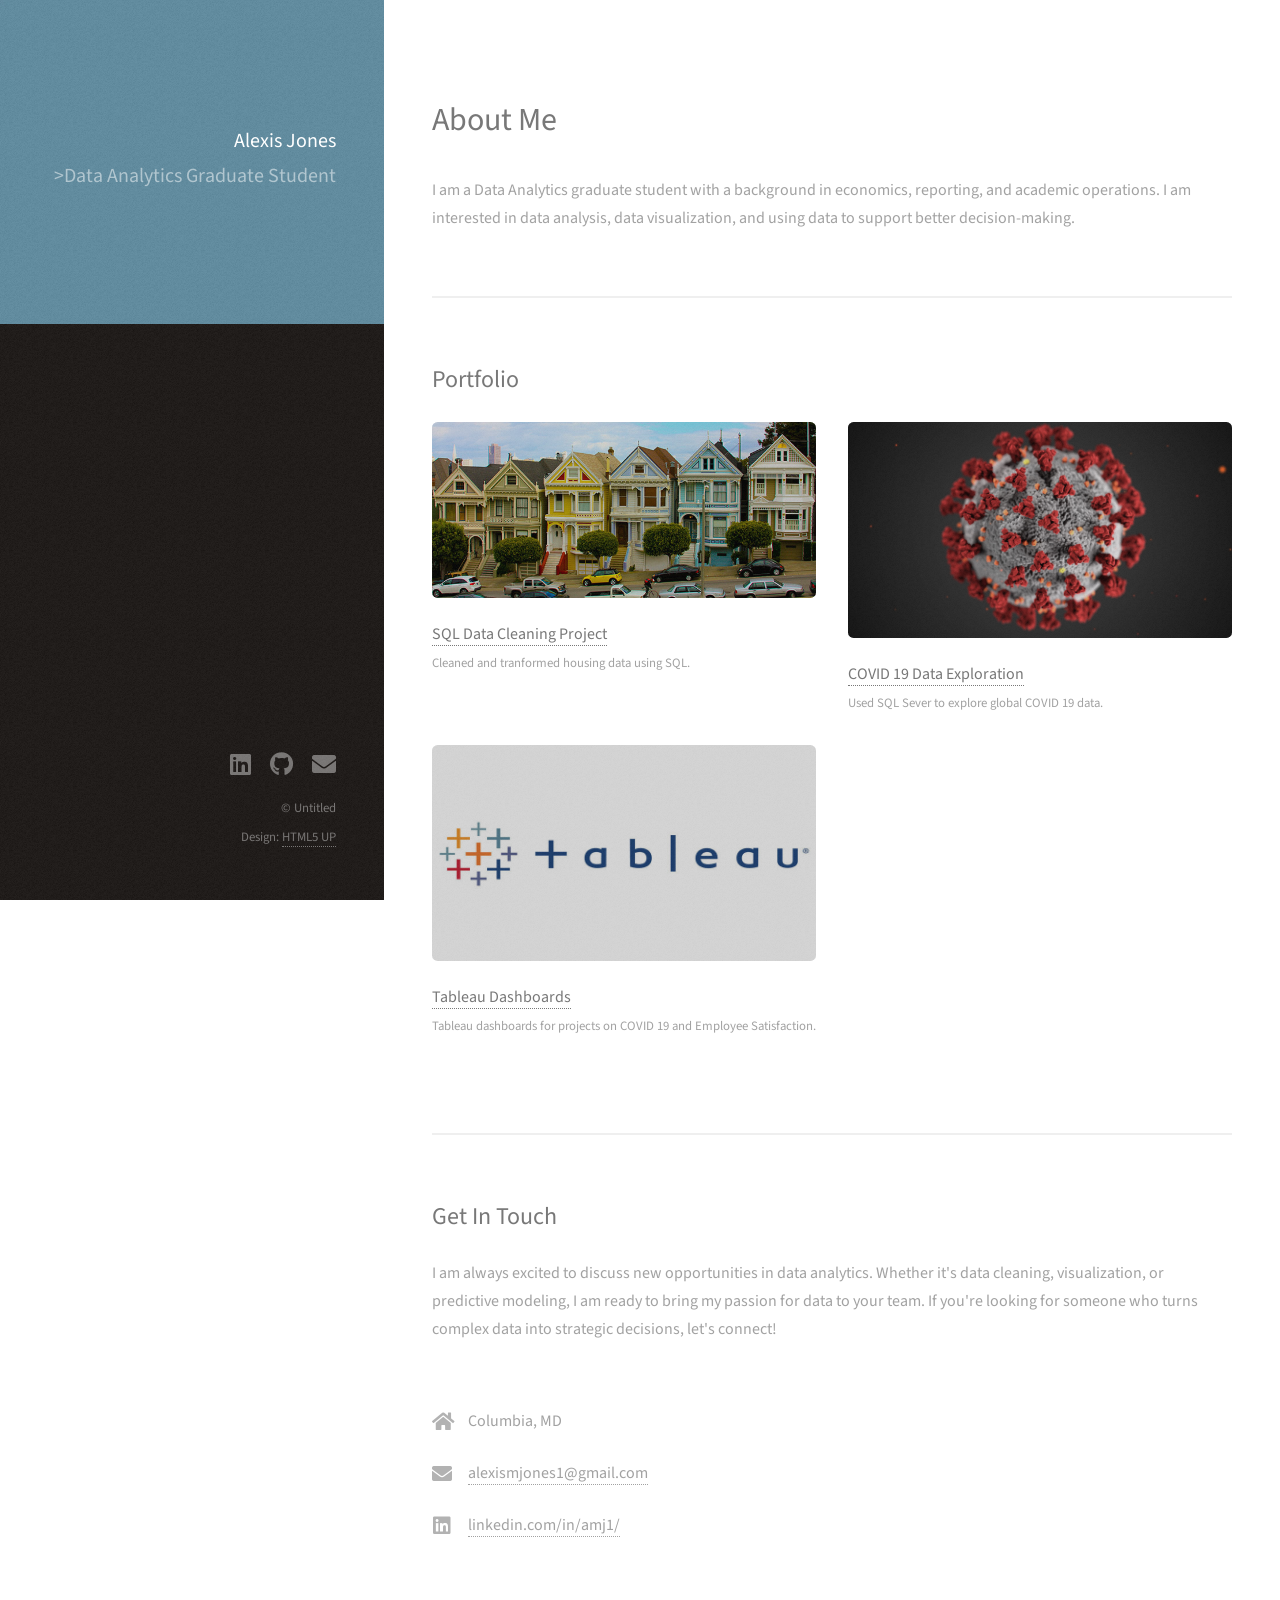
==== commit 297f4c31: "Update index.html" ====
--- a/index.html
+++ b/index.html
@@ -18,8 +18,8 @@
 				<div class="inner">
 					<a href="#" class="image avatar"><img src="images/avatar.jpg" alt="" /></a>
 					<h1>
-						<strong>>Alexis Jones</strong><br />
-						<span class="title-line">Data Analytics Graduate Student</span>
+						<strong>Alexis Jones</strong><br />
+						>Data Analytics Graduate Student
 					</h1>
 				</div>
 			</header>
@@ -441,3 +441,4 @@
 
 
 
+
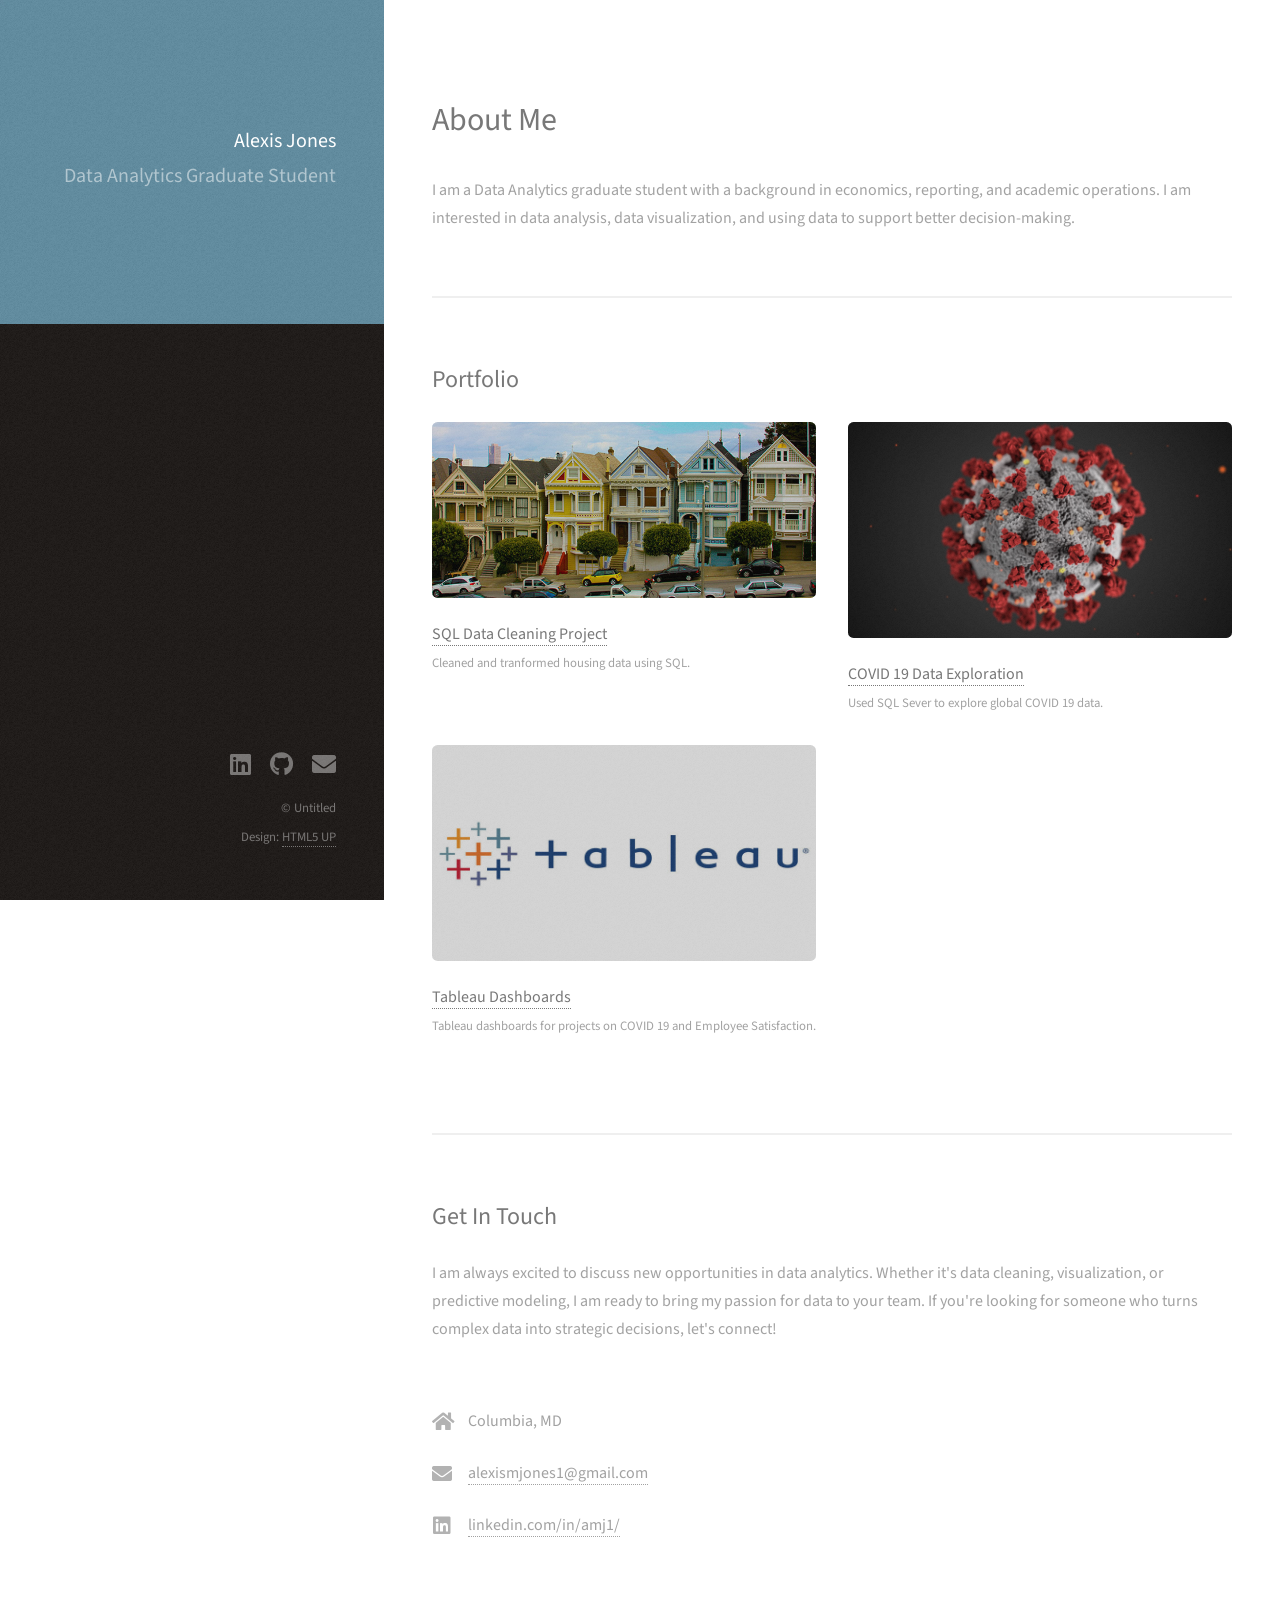
==== commit a69a8b86: "Update index.html" ====
--- a/index.html
+++ b/index.html
@@ -19,7 +19,7 @@
 					<a href="#" class="image avatar"><img src="images/avatar.jpg" alt="" /></a>
 					<h1>
 						<strong>Alexis Jones</strong><br />
-						>Data Analytics Graduate Student
+						Data Analytics Graduate Student
 					</h1>
 				</div>
 			</header>
@@ -442,3 +442,4 @@
 
 
 
+
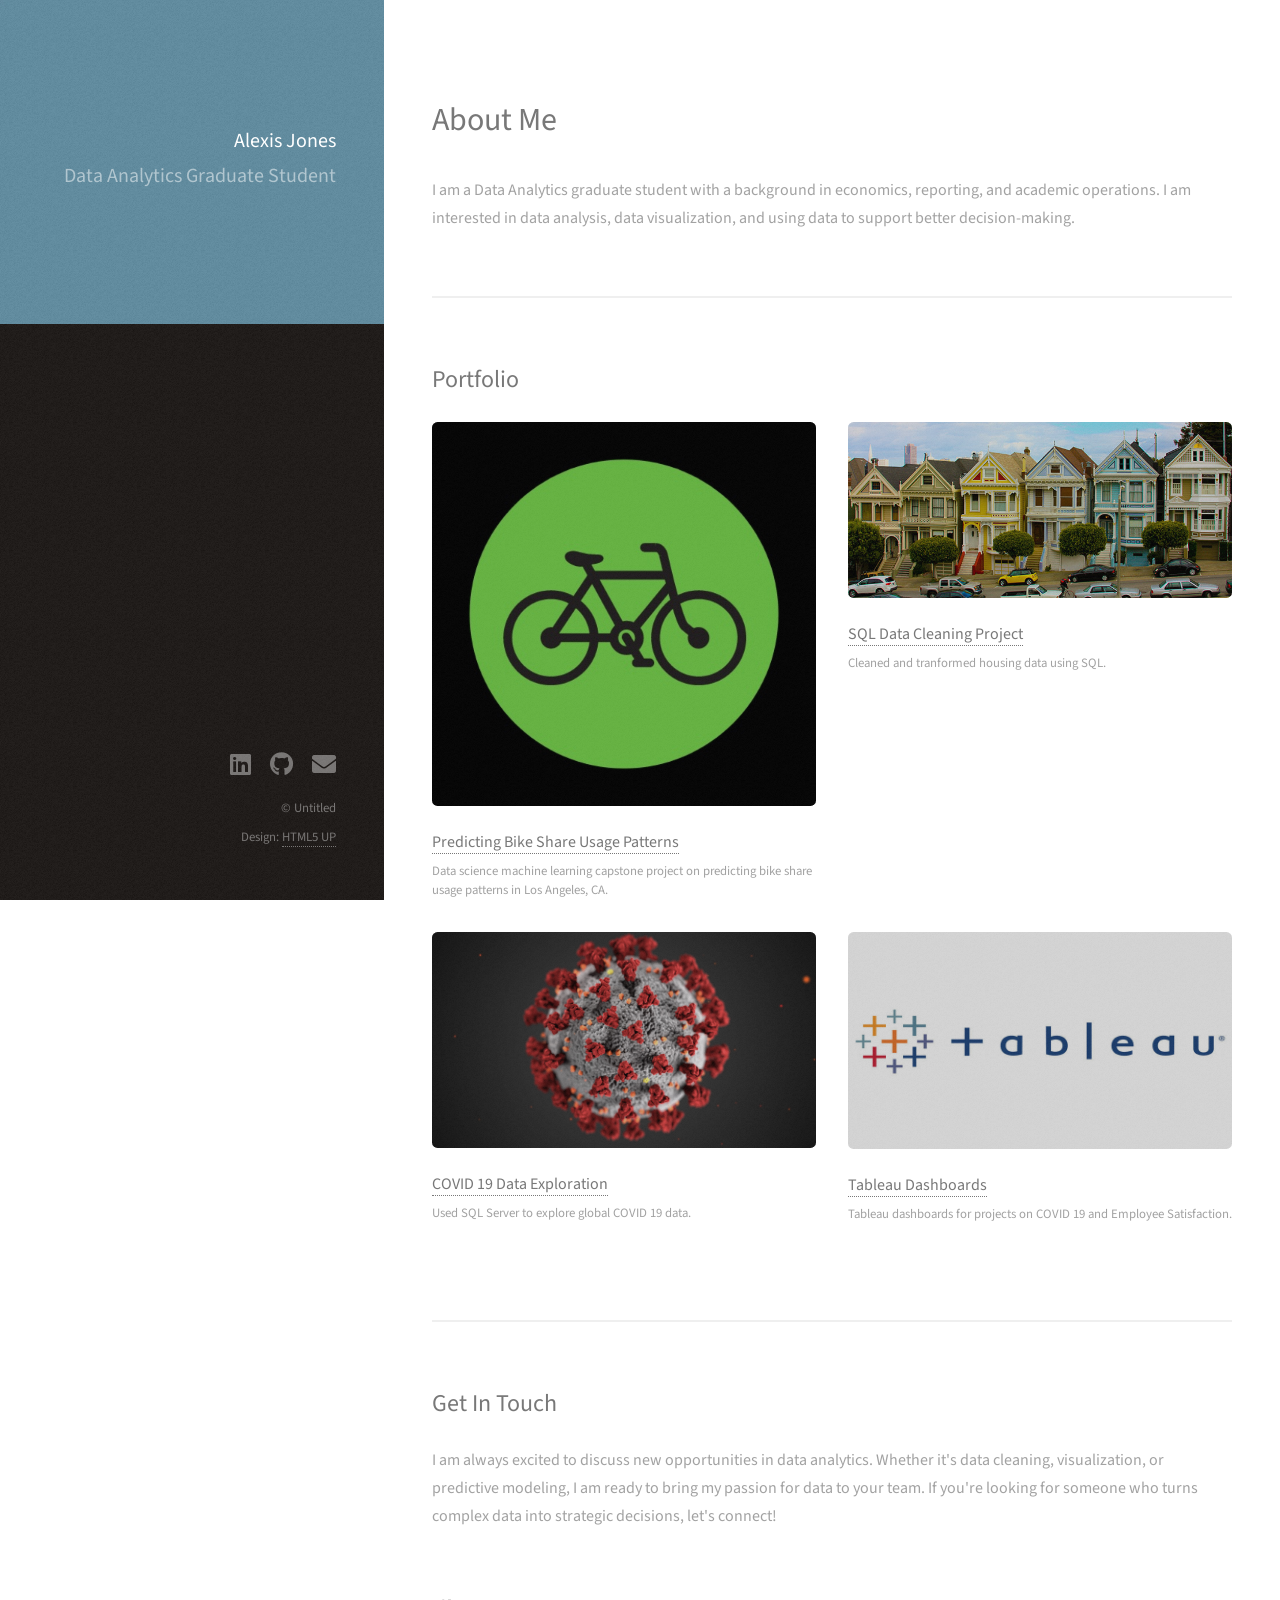
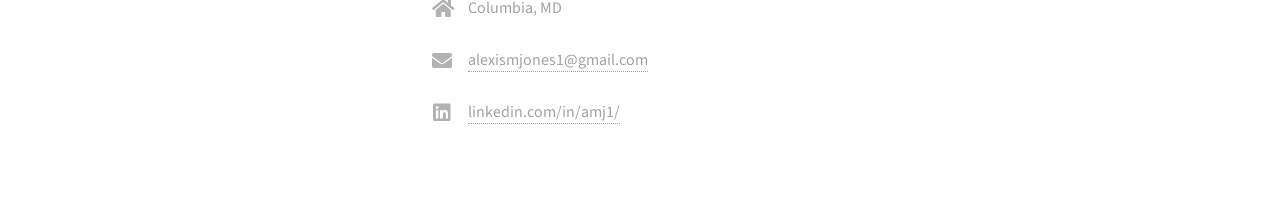
==== commit 6d43fef6: "Update index.html" ====
--- a/index.html
+++ b/index.html
@@ -41,14 +41,19 @@
 						<h2>Portfolio</h2>
 						<div class="row">
 							<article class="col-6 col-12-xsmall work-item">
+								<a href="https://github.com/alexismjones1/PortfolioProjects/blob/main/CapstoneProject.ipynb" class="image fit thumb" target="_blank"><img src="images/bike.jpg" alt="" /></a>
+								<h3><a href="https://github.com/alexismjones1/PortfolioProjects/blob/main/CapstoneProject.ipynb" target="_blank">Predicting Bike Share Usage Patterns</a></h3>
+								<p>Data science machine learning capstone project on predicting bike share usage patterns in Los Angeles, CA.</p>
+							</article>
+							<article class="col-6 col-12-xsmall work-item">
 								<a href="https://github.com/alexismjones1/PortfolioProjects/blob/main/NashvilleHousingDataCleaning.sql" class="image fit thumb" target="_blank"><img src="images/housing.jpeg" alt="" /></a>
 								<h3><a href="https://github.com/alexismjones1/PortfolioProjects/blob/main/NashvilleHousingDataCleaning.sql" target="_blank">SQL Data Cleaning Project</a></h3>
 								<p>Cleaned and tranformed housing data using SQL.</p>
 							</article>
 							<article class="col-6 col-12-xsmall work-item">
 								<a href="https://github.com/alexismjones1/PortfolioProjects/blob/main/COVID19DataExploration.sql" class="image fit thumb" target="_blank"><img src="images/covid.jpeg" alt="" /></a>
-								<h3><a href"https://github.com/alexismjones1/PortfolioProjects/blob/main/COVID19DataExploration.sql" target="_blank">COVID 19 Data Exploration</a></h3>
-								<p>Used SQL Sever to explore global COVID 19 data.</p>
+								<h3><a href="https://github.com/alexismjones1/PortfolioProjects/blob/main/COVID19DataExploration.sql" target="_blank">COVID 19 Data Exploration</a></h3>
+								<p>Used SQL Server to explore global COVID 19 data.</p>
 							</article>
 							<article class="col-6 col-12-xsmall work-item">
 								<a href="https://public.tableau.com/app/profile/alexis.jones1821/vizzes" class="image fit thumb" target="_blank"><img src="images/tableau.jpeg" alt="" /></a>
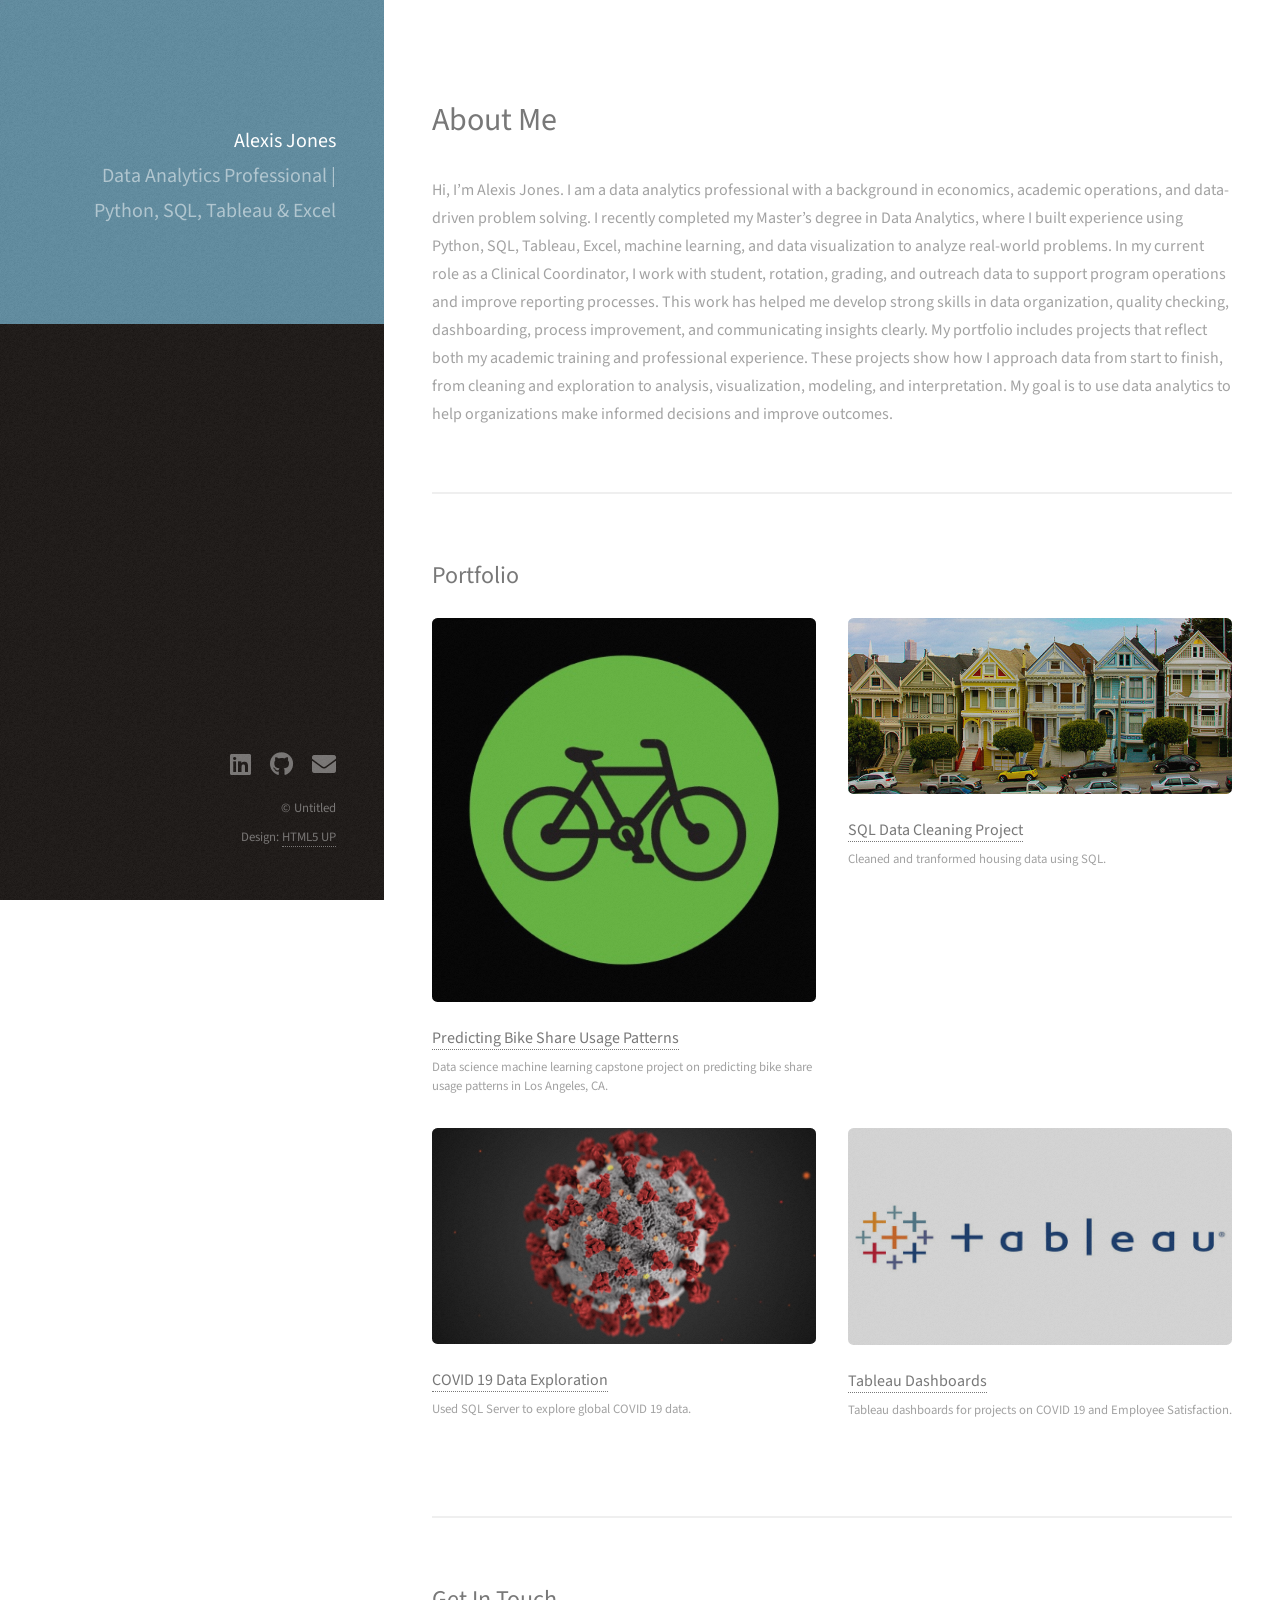
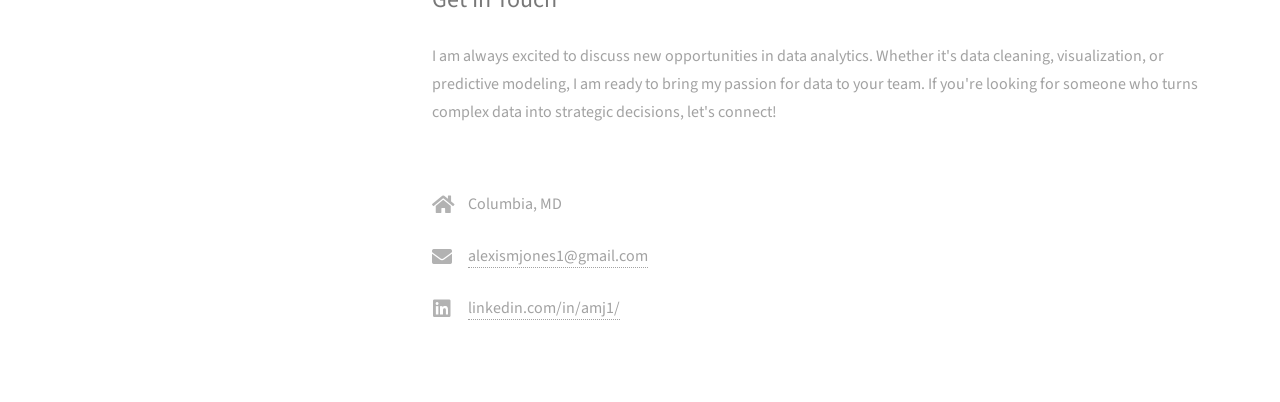
==== commit 7381ea6a: "Update index.html" ====
--- a/index.html
+++ b/index.html
@@ -19,7 +19,7 @@
 					<a href="#" class="image avatar"><img src="images/avatar.jpg" alt="" /></a>
 					<h1>
 						<strong>Alexis Jones</strong><br />
-						Data Analytics Graduate Student
+						Data Analytics Professional | Python, SQL, Tableau & Excel
 					</h1>
 				</div>
 			</header>
@@ -32,7 +32,11 @@
 						<header class="major">
 							<h2>About Me</h2>
 						</header>
-						<p>I am a Data Analytics graduate student with a background in economics, reporting, and academic operations. I am interested in data analysis, data visualization, and 							using data to support better decision-making.</p>
+						<p>Hi, I’m Alexis Jones. I am a data analytics professional with a background in economics, academic operations, and data-driven problem solving. I recently completed my Master’s degree in Data Analytics, where I built experience using Python, SQL, Tableau, Excel, machine learning, and data visualization to analyze real-world problems.
+
+In my current role as a Clinical Coordinator, I work with student, rotation, grading, and outreach data to support program operations and improve reporting processes. This work has helped me develop strong skills in data organization, quality checking, dashboarding, process improvement, and communicating insights clearly.
+
+My portfolio includes projects that reflect both my academic training and professional experience. These projects show how I approach data from start to finish, from cleaning and exploration to analysis, visualization, modeling, and interpretation. My goal is to use data analytics to help organizations make informed decisions and improve outcomes.</p>
 						</ul>
 					</section>
 
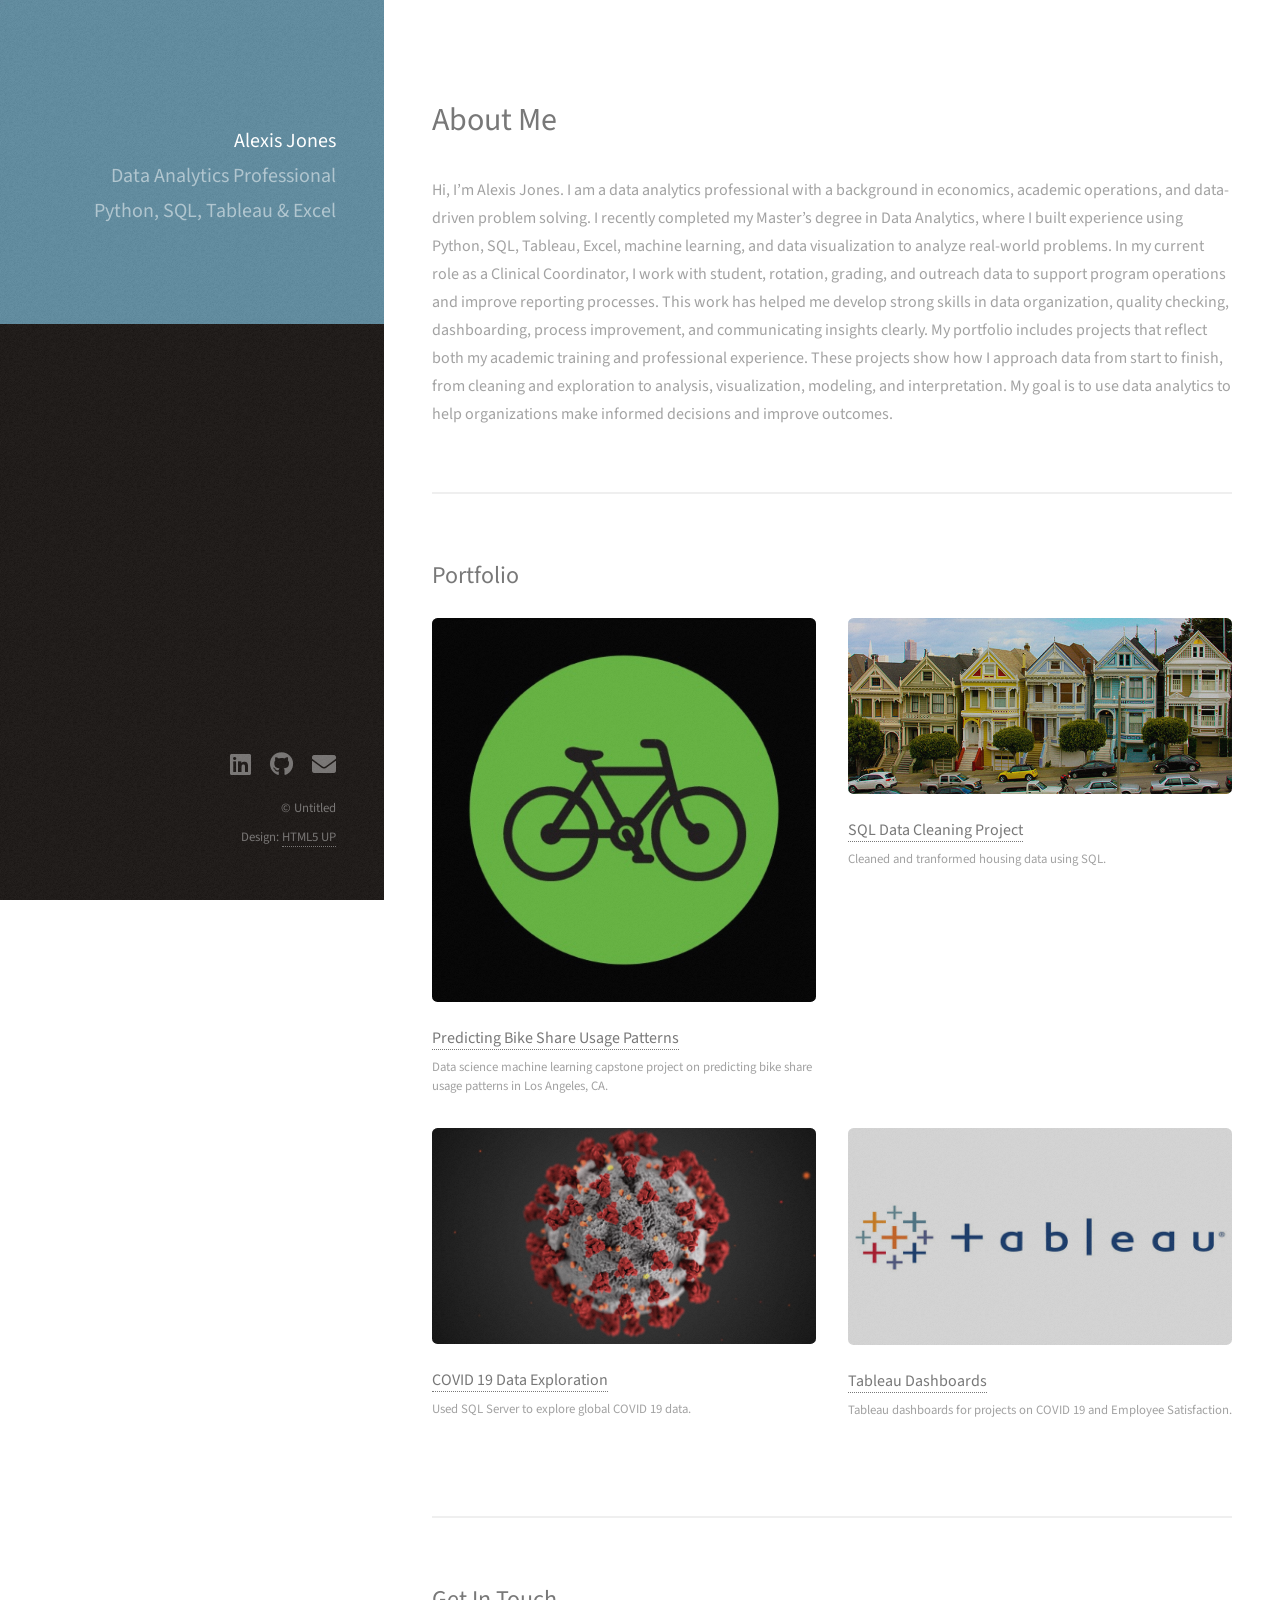
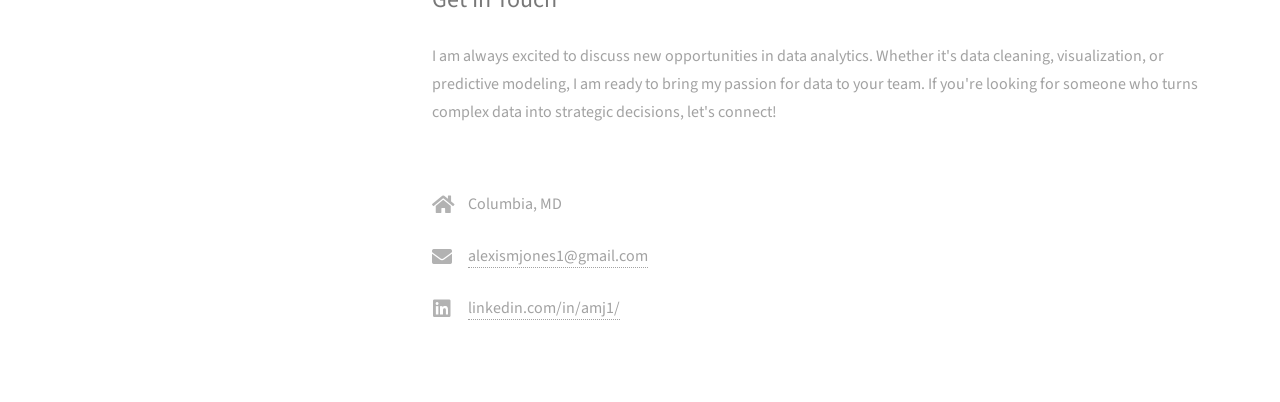
==== commit 3fa0263d: "Update index.html" ====
--- a/index.html
+++ b/index.html
@@ -19,7 +19,8 @@
 					<a href="#" class="image avatar"><img src="images/avatar.jpg" alt="" /></a>
 					<h1>
 						<strong>Alexis Jones</strong><br />
-						Data Analytics Professional | Python, SQL, Tableau & Excel
+						Data Analytics Professional
+						Python, SQL, Tableau & Excel
 					</h1>
 				</div>
 			</header>
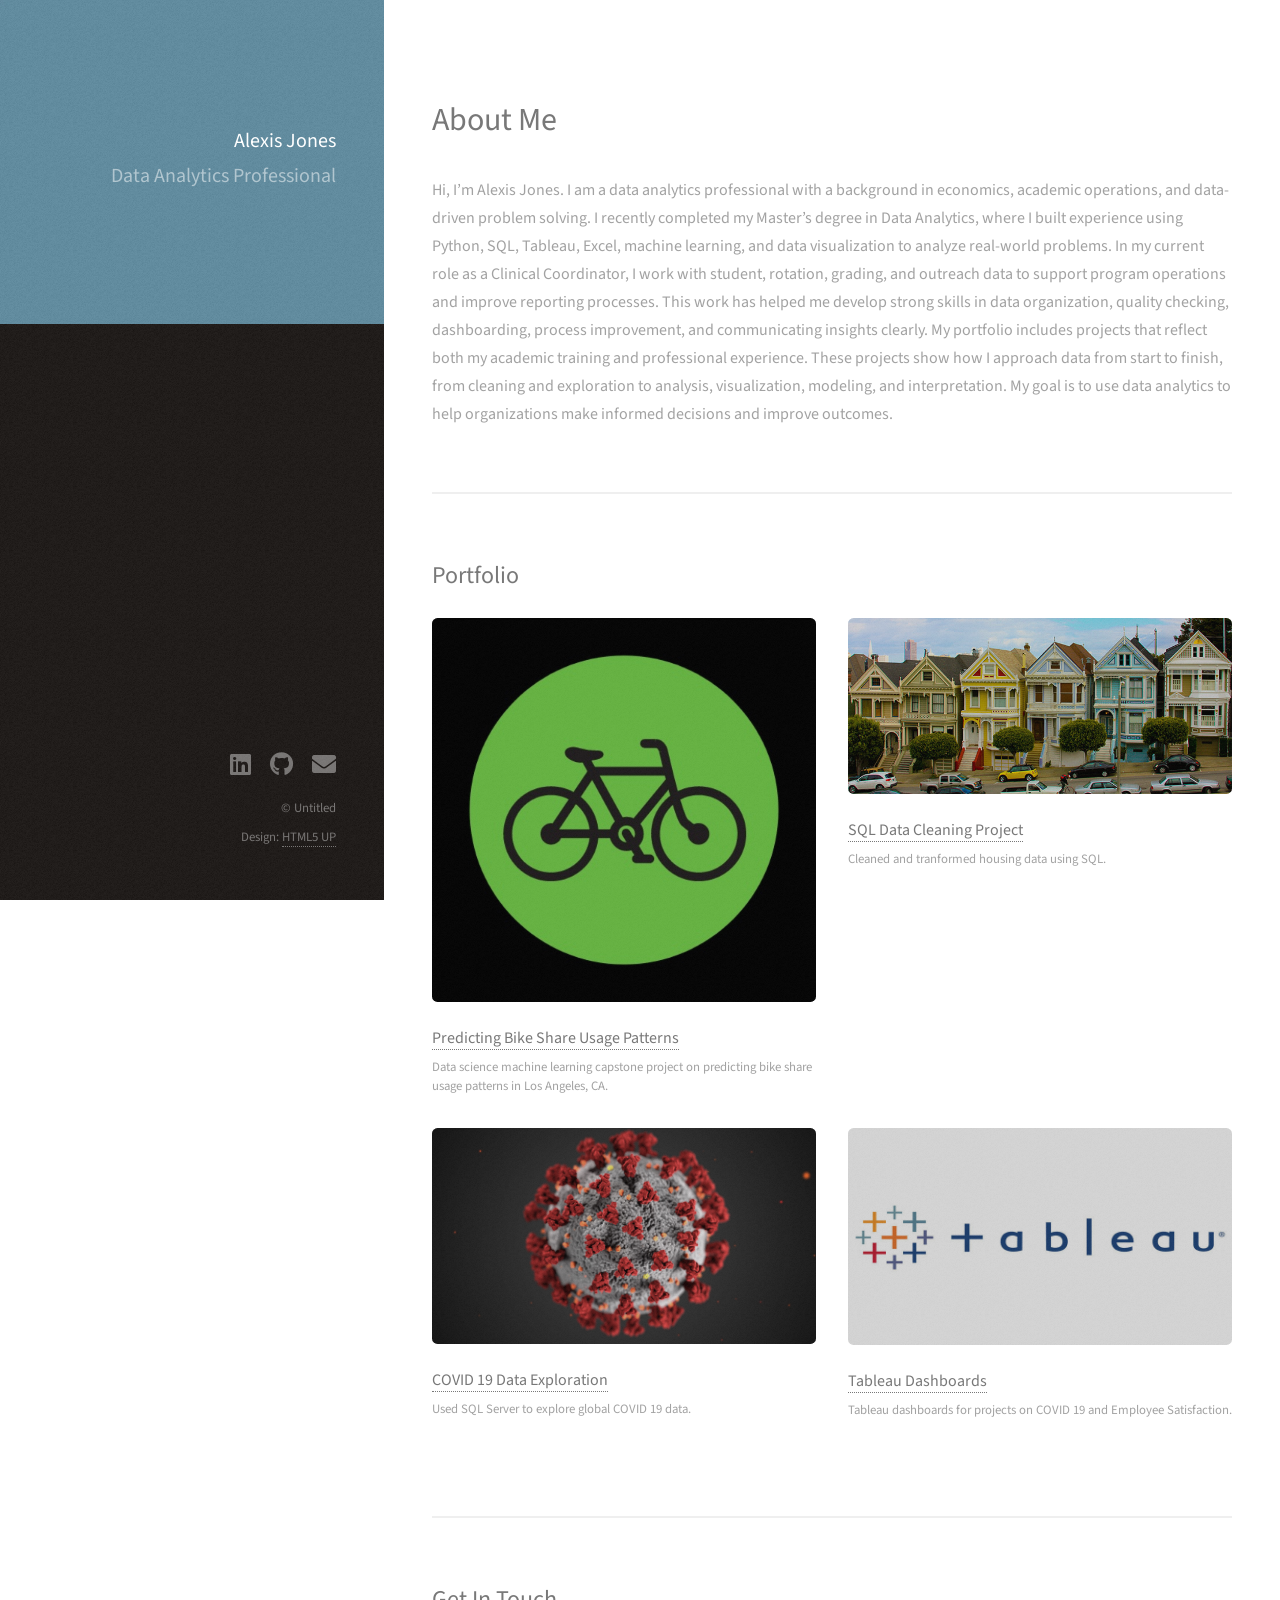
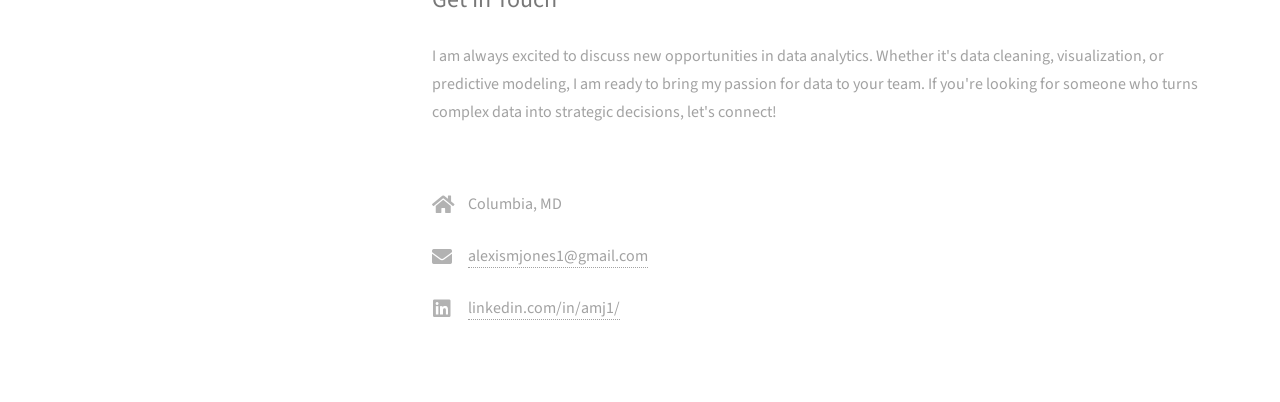
==== commit 87036641: "Update index.html" ====
--- a/index.html
+++ b/index.html
@@ -20,7 +20,6 @@
 					<h1>
 						<strong>Alexis Jones</strong><br />
 						Data Analytics Professional
-						Python, SQL, Tableau & Excel
 					</h1>
 				</div>
 			</header>
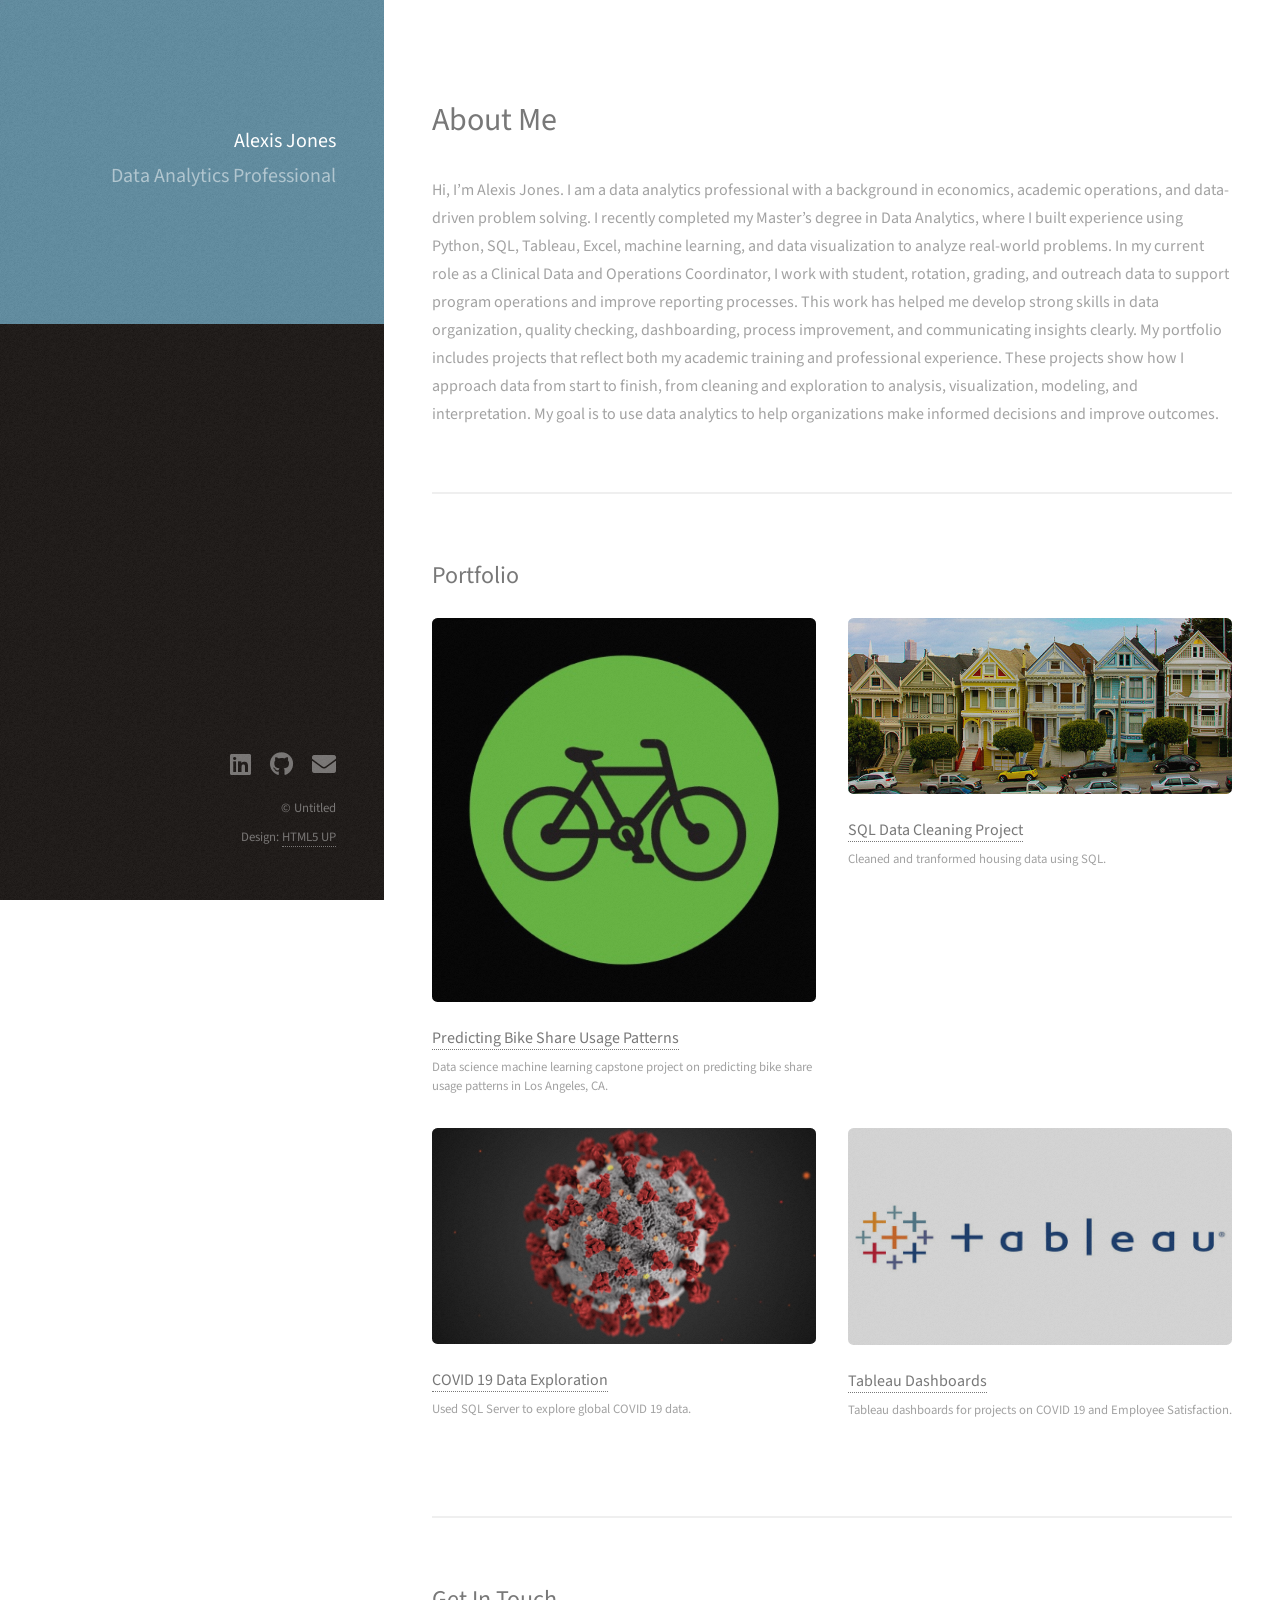
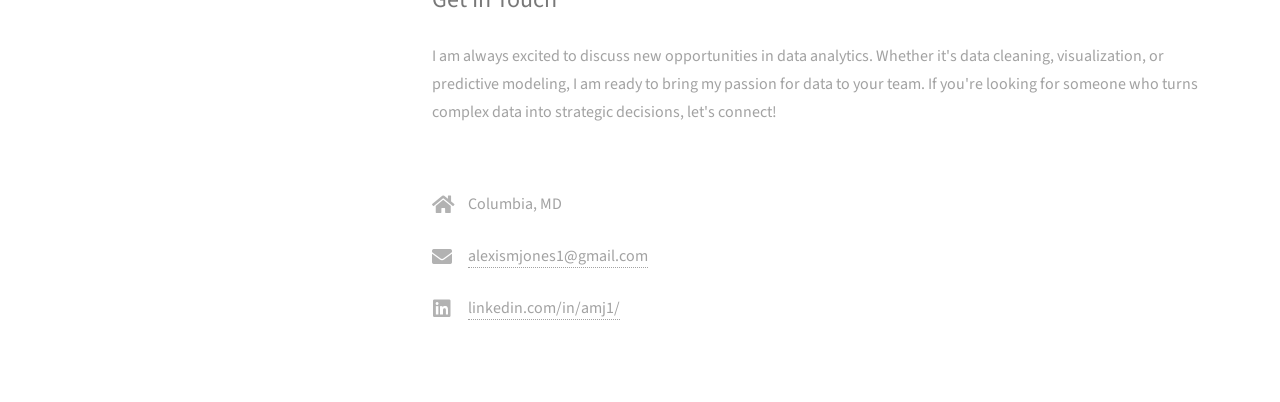
==== commit 1f18e64f: "Update index.html" ====
--- a/index.html
+++ b/index.html
@@ -34,7 +34,7 @@
 						</header>
 						<p>Hi, I’m Alexis Jones. I am a data analytics professional with a background in economics, academic operations, and data-driven problem solving. I recently completed my Master’s degree in Data Analytics, where I built experience using Python, SQL, Tableau, Excel, machine learning, and data visualization to analyze real-world problems.
 
-In my current role as a Clinical Coordinator, I work with student, rotation, grading, and outreach data to support program operations and improve reporting processes. This work has helped me develop strong skills in data organization, quality checking, dashboarding, process improvement, and communicating insights clearly.
+In my current role as a Clinical Data and Operations Coordinator, I work with student, rotation, grading, and outreach data to support program operations and improve reporting processes. This work has helped me develop strong skills in data organization, quality checking, dashboarding, process improvement, and communicating insights clearly.
 
 My portfolio includes projects that reflect both my academic training and professional experience. These projects show how I approach data from start to finish, from cleaning and exploration to analysis, visualization, modeling, and interpretation. My goal is to use data analytics to help organizations make informed decisions and improve outcomes.</p>
 						</ul>
